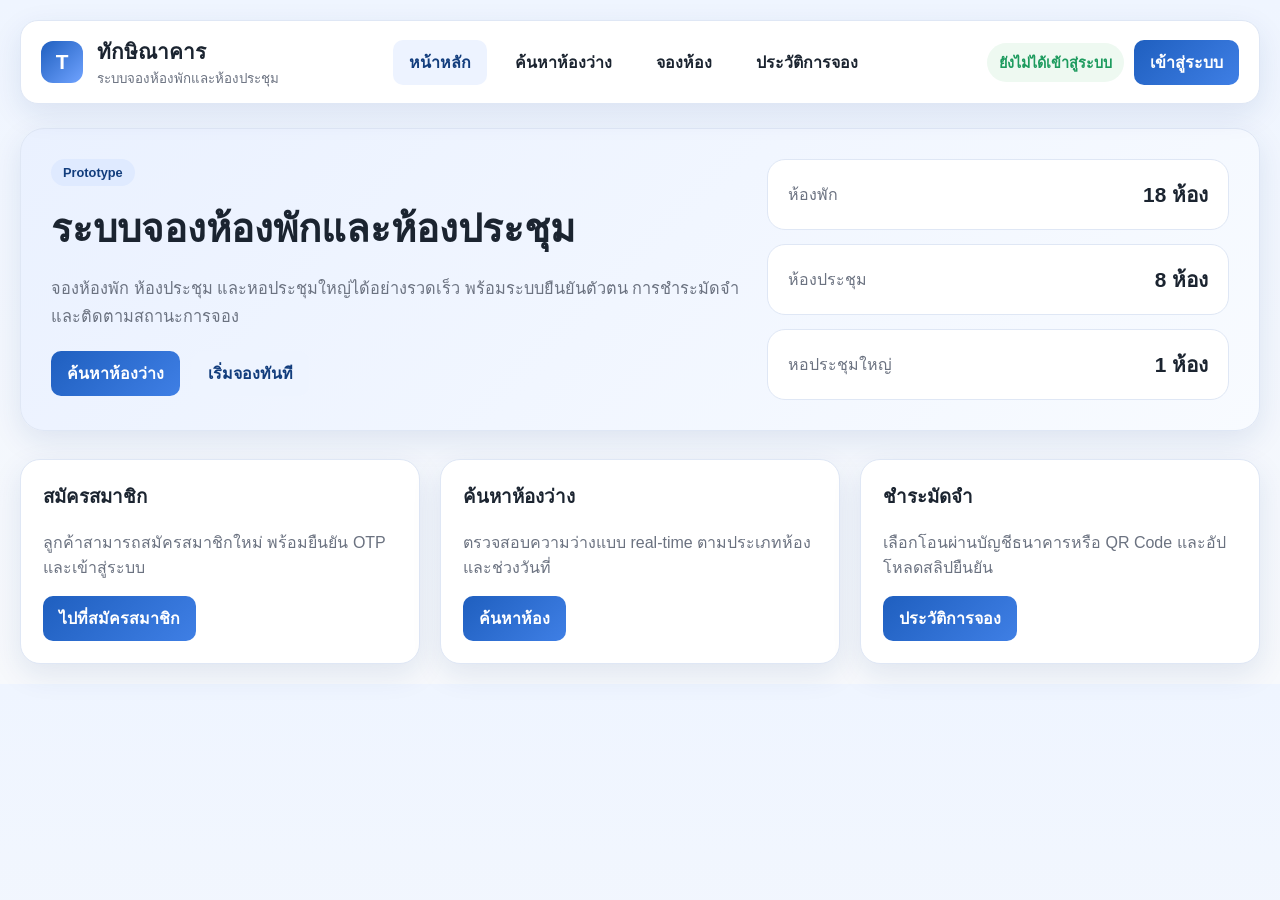
==== index.html @ eb1f0bf7 "สร้าง prototype ระบบจองห้องพักและห้องประชุม ทักษิณาคาร ด้วย HTML CSS JavaScript และข้อมูลจำลองสำหรับ" ====
<!DOCTYPE html>
<html lang="th">
  <head>
    <meta charset="UTF-8" />
    <meta name="viewport" content="width=device-width, initial-scale=1.0" />
    <title>ระบบจองห้องพักและห้องประชุม ทักษิณาคาร</title>
    <link rel="stylesheet" href="style.css" />
  </head>
  <body>
    <div class="app-shell">
      <header class="topbar">
        <div class="brand-wrap">
          <div class="brand-logo">T</div>
          <div>
            <div class="brand-name">ทักษิณาคาร</div>
            <small>ระบบจองห้องพักและห้องประชุม</small>
          </div>
        </div>

        <nav class="main-nav">
          <button class="nav-btn active" data-view="home">หน้าหลัก</button>
          <button class="nav-btn" data-view="search">ค้นหาห้องว่าง</button>
          <button class="nav-btn" data-view="booking">จองห้อง</button>
          <button class="nav-btn" data-view="history">ประวัติการจอง</button>
        </nav>

        <div class="top-actions">
          <span id="userBadge" class="user-badge">ยังไม่ได้เข้าสู่ระบบ</span>
          <button class="primary-btn" id="loginButton">เข้าสู่ระบบ</button>
          <button class="secondary-btn" id="logoutButton" style="display: none;">ออกจากระบบ</button>
        </div>
      </header>

      <main class="content">
        <section id="screen-home" class="screen active">
          <div class="hero">
            <div class="hero-text">
              <span class="eyebrow">Prototype</span>
              <h1>ระบบจองห้องพักและห้องประชุม</h1>
              <p>
                จองห้องพัก ห้องประชุม และหอประชุมใหญ่ได้อย่างรวดเร็ว
                พร้อมระบบยืนยันตัวตน การชำระมัดจำ และติดตามสถานะการจอง
              </p>
              <div class="hero-actions">
                <button class="primary-btn" data-view="search">ค้นหาห้องว่าง</button>
                <button class="secondary-btn" data-view="booking">เริ่มจองทันที</button>
              </div>
            </div>
            <div class="hero-panel">
              <div class="mini-card">
                <span>ห้องพัก</span>
                <strong id="statsRooms">18 ห้อง</strong>
              </div>
              <div class="mini-card">
                <span>ห้องประชุม</span>
                <strong id="statsMeetings">8 ห้อง</strong>
              </div>
              <div class="mini-card">
                <span>หอประชุมใหญ่</span>
                <strong id="statsHall">1 ห้อง</strong>
              </div>
            </div>
          </div>

          <div class="dashboard-grid">
            <div class="panel">
              <h3>สมัครสมาชิก</h3>
              <p>ลูกค้าสามารถสมัครสมาชิกใหม่ พร้อมยืนยัน OTP และเข้าสู่ระบบ</p>
              <button class="primary-btn" data-target="registerPanel">ไปที่สมัครสมาชิก</button>
            </div>
            <div class="panel">
              <h3>ค้นหาห้องว่าง</h3>
              <p>ตรวจสอบความว่างแบบ real-time ตามประเภทห้องและช่วงวันที่</p>
              <button class="primary-btn" data-target="searchPanel">ค้นหาห้อง</button>
            </div>
            <div class="panel">
              <h3>ชำระมัดจำ</h3>
              <p>เลือกโอนผ่านบัญชีธนาคารหรือ QR Code และอัปโหลดสลิปยืนยัน</p>
              <button class="primary-btn" data-target="historyPanel">ประวัติการจอง</button>
            </div>
          </div>
        </section>

        <section id="screen-auth" class="screen">
          <div class="auth-grid">
            <div class="card auth-card">
              <h2>สมัครสมาชิก</h2>
              <form id="registerForm">
                <div class="form-row">
                  <label>ชื่อ-นามสกุล</label>
                  <input type="text" id="registerName" required />
                </div>
                <div class="form-row">
                  <label>อีเมล</label>
                  <input type="email" id="registerEmail" required />
                </div>
                <div class="form-row">
                  <label>เบอร์โทรศัพท์</label>
                  <input type="tel" id="registerPhone" required />
                </div>
                <div class="form-row">
                  <label>เลขบัตรประชาชน</label>
                  <input type="text" id="registerIdCard" maxlength="13" required />
                </div>
                <div class="form-row">
                  <label>ตั้งรหัสผ่าน</label>
                  <input type="password" id="registerPassword" required />
                </div>
                <button type="submit" class="primary-btn full-width">สมัครสมาชิก</button>
              </form>
              <div id="registerStatus" class="status-box"></div>
            </div>

            <div class="card auth-card">
              <h2>เข้าสู่ระบบ</h2>
              <form id="loginForm">
                <div class="form-row">
                  <label>อีเมล / เบอร์โทร</label>
                  <input type="text" id="loginIdentity" value="demo@taksin.ac.th" required />
                </div>
                <div class="form-row">
                  <label>รหัสผ่าน</label>
                  <input type="password" id="loginPassword" value="123456" required />
                </div>
                <button type="submit" class="primary-btn full-width">เข้าสู่ระบบ</button>
              </form>
              <div id="loginStatus" class="status-box"></div>

              <div class="otp-box">
                <h3>ยืนยัน OTP</h3>
                <div class="inline-row">
                  <input type="text" id="otpInput" placeholder="กรอกรหัส OTP" />
                  <button class="secondary-btn" id="verifyOtpButton">ยืนยัน</button>
                </div>
                <small>รหัส OTP ตัวอย่าง: <strong>123456</strong></small>
              </div>
            </div>
          </div>
        </section>

        <section id="screen-search" class="screen">
          <div class="card">
            <h2>ค้นหาห้องว่าง</h2>
            <form id="searchForm" class="search-form">
              <div class="form-grid">
                <div class="form-row">
                  <label>ประเภทห้อง</label>
                  <select id="searchType">
                    <option value="all">ทั้งหมด</option>
                    <option value="room">ห้องพัก</option>
                    <option value="meeting">ห้องประชุม</option>
                    <option value="hall">หอประชุมใหญ่</option>
                  </select>
                </div>
                <div class="form-row">
                  <label>วันที่เริ่ม</label>
                  <input type="date" id="searchStartDate" />
                </div>
                <div class="form-row">
                  <label>วันที่สิ้นสุด</label>
                  <input type="date" id="searchEndDate" />
                </div>
                <div class="form-row">
                  <label>&nbsp;</label>
                  <button type="submit" class="primary-btn full-width">ค้นหา</button>
                </div>
              </div>
            </form>
          </div>

          <div class="results-header">
            <h3>รายการห้องที่ว่าง</h3>
          </div>
          <div id="roomResults" class="room-grid"></div>
        </section>

        <section id="screen-booking" class="screen">
          <div class="booking-layout">
            <div class="card booking-panel">
              <h2>แบบฟอร์มการจอง</h2>
              <div id="bookingFormContainer"></div>
            </div>
            <div class="card invoice-panel">
              <h2>ใบเสนอราคา / ใบแจ้งมัดจำ</h2>
              <div id="invoiceContainer"></div>
            </div>
          </div>
        </section>

        <section id="screen-history" class="screen">
          <div class="card">
            <h2>ประวัติการจอง</h2>
            <div id="historyList" class="history-list"></div>
          </div>
        </section>
      </main>
    </div>

    <script src="script.js"></script>
  </body>
</html>
---- style.css ----
* {
  box-sizing: border-box;
}

:root {
  --bg: #f5f7fb;
  --card: #ffffff;
  --panel: #edf3ff;
  --primary: #1f5fbf;
  --primary-dark: #123d7d;
  --accent: #f6b73c;
  --success: #1d9b5e;
  --warning: #d97c00;
  --danger: #df3b3b;
  --text: #1b2430;
  --muted: #6b7280;
  --border: #dfe7f5;
  --shadow: 0 10px 30px rgba(19, 61, 125, 0.1);
}

body {
  margin: 0;
  font-family: 'Segoe UI', Tahoma, Geneva, Verdana, sans-serif;
  background: linear-gradient(180deg, #eff5ff 0%, #f7f9fc 100%);
  color: var(--text);
}

button,
input,
select,
textarea {
  font: inherit;
}

button {
  cursor: pointer;
}

.app-shell {
  max-width: 1400px;
  margin: 0 auto;
  padding: 20px;
}

.topbar {
  display: flex;
  align-items: center;
  justify-content: space-between;
  background: var(--card);
  border: 1px solid var(--border);
  border-radius: 18px;
  box-shadow: var(--shadow);
  padding: 14px 20px;
  position: sticky;
  top: 12px;
  z-index: 10;
}

.brand-wrap {
  display: flex;
  align-items: center;
  gap: 14px;
}

.brand-logo {
  width: 42px;
  height: 42px;
  border-radius: 12px;
  background: linear-gradient(135deg, var(--primary), #70a3ff);
  color: white;
  display: grid;
  place-items: center;
  font-weight: 800;
  font-size: 1.3rem;
}

.brand-name {
  font-size: 1.3rem;
  font-weight: 800;
}

.brand-wrap small {
  color: var(--muted);
}

.main-nav {
  display: flex;
  gap: 12px;
  flex-wrap: wrap;
}

.nav-btn,
.primary-btn,
.secondary-btn,
.ghost-btn {
  border: 0;
  border-radius: 10px;
  padding: 10px 16px;
  font-weight: 600;
  transition: 0.2s ease;
}

.nav-btn {
  background: transparent;
  color: var(--text);
}

.nav-btn.active,
.nav-btn:hover {
  background: var(--panel);
  color: var(--primary-dark);
}

.primary-btn {
  background: linear-gradient(135deg, var(--primary), #3f7fe5);
  color: white;
}

.primary-btn:hover {
  filter: brightness(1.04);
}

.secondary-btn {
  background: #eef4ff;
  color: var(--primary-dark);
}

.secondary-btn:hover {
  background: #e1ebff;
}

.ghost-btn {
  background: transparent;
  color: var(--muted);
  border: 1px solid var(--border);
}

.top-actions {
  display: flex;
  align-items: center;
  gap: 10px;
}

.user-badge {
  background: #eef9f1;
  color: var(--success);
  border-radius: 999px;
  padding: 8px 12px;
  font-size: 0.9rem;
  font-weight: 700;
}

.content {
  margin-top: 24px;
}

.screen {
  display: none;
}

.screen.active {
  display: block;
}

.hero {
  display: grid;
  grid-template-columns: 1.5fr 1fr;
  gap: 24px;
  background: linear-gradient(135deg, #eaf1ff, #f8fbff);
  padding: 30px;
  border-radius: 24px;
  border: 1px solid var(--border);
  box-shadow: var(--shadow);
}

.eyebrow {
  display: inline-block;
  background: #dfeaff;
  border-radius: 999px;
  color: var(--primary-dark);
  padding: 6px 12px;
  font-weight: 700;
  font-size: 0.8rem;
  margin-bottom: 12px;
}

.hero h1 {
  margin: 0 0 12px;
  font-size: clamp(2rem, 3vw, 3rem);
}

.hero p {
  color: var(--muted);
  font-size: 1.02rem;
  line-height: 1.7;
}

.hero-actions {
  display: flex;
  gap: 12px;
  margin-top: 20px;
}

.hero-panel {
  display: grid;
  gap: 14px;
}

.mini-card {
  background: var(--card);
  border: 1px solid var(--border);
  border-radius: 18px;
  padding: 18px 20px;
  display: flex;
  justify-content: space-between;
  align-items: center;
}

.mini-card span {
  color: var(--muted);
}

.mini-card strong {
  font-size: 1.3rem;
}

.dashboard-grid {
  display: grid;
  grid-template-columns: repeat(3, minmax(0, 1fr));
  gap: 20px;
  margin-top: 28px;
}

.panel,
.card {
  background: var(--card);
  border: 1px solid var(--border);
  border-radius: 20px;
  box-shadow: var(--shadow);
  padding: 22px;
}

.panel h3,
.card h2,
.card h3 {
  margin-top: 0;
}

.panel p,
.card p,
.status-box,
small {
  color: var(--muted);
}

.auth-grid {
  display: grid;
  grid-template-columns: repeat(2, minmax(0, 1fr));
  gap: 24px;
}

.auth-card {
  min-height: 100%;
}

.form-row {
  display: flex;
  flex-direction: column;
  margin-bottom: 16px;
}

.form-row label {
  margin-bottom: 8px;
  font-weight: 600;
}

input,
select,
textarea {
  width: 100%;
  border: 1px solid var(--border);
  background: #fbfcff;
  color: var(--text);
  border-radius: 12px;
  padding: 12px 13px;
  outline: none;
}

input:focus,
select:focus,
textarea:focus {
  border-color: var(--primary);
  box-shadow: 0 0 0 4px rgba(31, 95, 191, 0.08);
}

.full-width {
  width: 100%;
}

.status-box {
  margin-top: 14px;
  min-height: 22px;
  font-weight: 600;
}

.status-box.success {
  color: var(--success);
}

.status-box.error {
  color: var(--danger);
}

.status-box.info {
  color: var(--primary-dark);
}

.otp-box {
  border-top: 1px solid var(--border);
  margin-top: 20px;
  padding-top: 18px;
}

.inline-row {
  display: flex;
  gap: 10px;
  align-items: center;
}

.search-form,
.booking-layout {
  margin-top: 18px;
}

.form-grid {
  display: grid;
  grid-template-columns: repeat(4, minmax(0, 1fr));
  gap: 16px;
}

.room-grid {
  display: grid;
  grid-template-columns: repeat(auto-fit, minmax(260px, 1fr));
  gap: 18px;
  margin-top: 20px;
}

.room-card {
  border: 1px solid var(--border);
  border-radius: 18px;
  padding: 18px;
  background: linear-gradient(180deg, #ffffff, #f9fbff);
}

.room-card .room-header {
  display: flex;
  justify-content: space-between;
  align-items: center;
  margin-bottom: 10px;
}

.room-card .room-type {
  background: #eef5ff;
  color: var(--primary-dark);
  padding: 6px 10px;
  border-radius: 999px;
  font-size: 0.78rem;
  font-weight: 700;
}

.room-price {
  color: var(--primary-dark);
  font-size: 1.5rem;
  font-weight: 800;
  margin: 12px 0;
}

.room-meta {
  color: var(--muted);
  line-height: 1.7;
}

.card-actions {
  display: flex;
  gap: 10px;
  margin-top: 16px;
}

.booking-layout {
  display: grid;
  grid-template-columns: 1.45fr 1fr;
  gap: 20px;
}

.booking-section {
  margin-bottom: 20px;
  padding-bottom: 18px;
  border-bottom: 1px solid var(--border);
}

.booking-section:last-child {
  border-bottom: 0;
  margin-bottom: 0;
}

.booking-options {
  display: grid;
  grid-template-columns: repeat(2, minmax(0, 1fr));
  gap: 14px;
}

.option-box {
  border: 1px solid var(--border);
  border-radius: 12px;
  padding: 12px;
  background: #f9fbff;
}

.option-box input {
  accent-color: var(--primary);
  width: auto;
  margin-bottom: 10px;
}

.invoice-box {
  background: #f8faff;
  border: 1px solid var(--border);
  border-radius: 16px;
  padding: 18px;
}

.invoice-row {
  display: flex;
  justify-content: space-between;
  margin: 8px 0;
}

.total {
  font-size: 1.7rem;
  font-weight: 800;
  color: var(--primary-dark);
}

.history-list {
  display: grid;
  gap: 16px;
}

.history-item {
  border: 1px solid var(--border);
  border-radius: 16px;
  padding: 18px;
  background: linear-gradient(180deg, #ffffff, #f9fbff);
}

.history-top {
  display: flex;
  justify-content: space-between;
  gap: 10px;
  align-items: center;
}

.badge {
  border-radius: 999px;
  padding: 6px 10px;
  font-size: 0.76rem;
  font-weight: 700;
}

.badge.pending {
  background: #fff3d9;
  color: var(--warning);
}

.badge.confirmed {
  background: #eafaf2;
  color: var(--success);
}

.badge.cancelled {
  background: #ffe6e6;
  color: var(--danger);
}

.meta-grid {
  display: grid;
  grid-template-columns: repeat(2, minmax(0, 1fr));
  gap: 10px;
  margin: 12px 0;
  color: var(--muted);
}

.payment-box {
  margin-top: 12px;
  border-top: 1px solid var(--border);
  padding-top: 12px;
}

.bank-list {
  display: grid;
  grid-template-columns: repeat(2, minmax(0, 1fr));
  gap: 12px;
  margin-top: 10px;
}

.bank-box {
  border: 1px solid var(--border);
  border-radius: 12px;
  padding: 12px;
  background: #f6f9ff;
}

.qr-box {
  width: 140px;
  height: 140px;
  background: repeating-linear-gradient(45deg, #dfe9ff, #dfe9ff 8px, #f6f9ff 8px, #f6f9ff 16px);
  border: 2px solid var(--primary);
  border-radius: 18px;
  margin-top: 12px;
  display: grid;
  place-items: center;
  font-weight: 800;
  color: var(--primary-dark);
}

.hidden {
  display: none !important;
}

@media (max-width: 980px) {
  .topbar,
  .main-nav,
  .top-actions {
    flex-wrap: wrap;
  }

  .hero,
  .auth-grid,
  .booking-layout,
  .dashboard-grid,
  .form-grid {
    grid-template-columns: 1fr;
  }
}
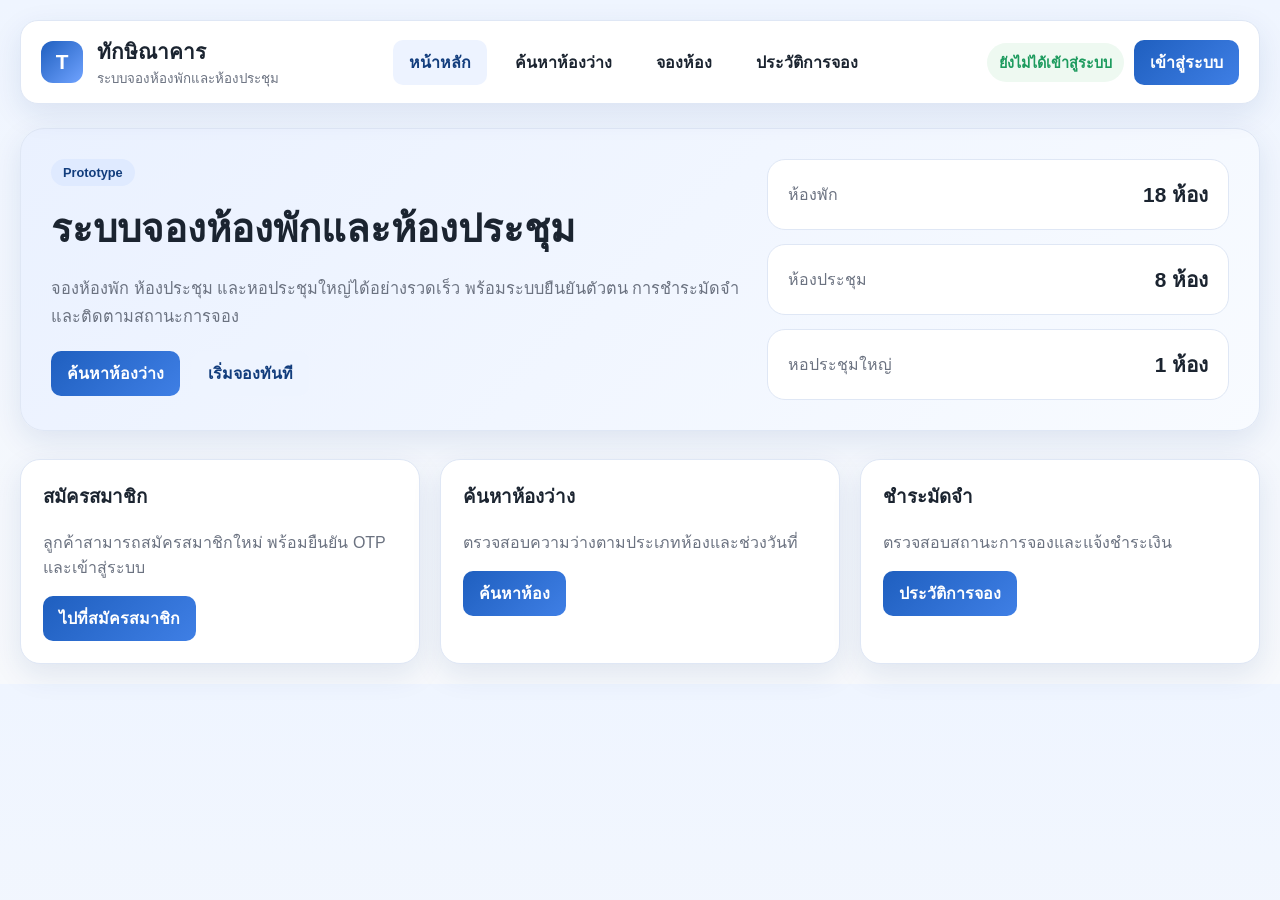
==== commit 13e4be88: "รวมหน้าล็อกอินลูกค้าและเจ้าหน้าที่ไว้ในหน้าเดียว พร้อมเลือกประเภทผู้ใช้งาน" ====
--- a/index.html
+++ b/index.html
@@ -16,14 +16,12 @@
             <small>ระบบจองห้องพักและห้องประชุม</small>
           </div>
         </div>
-
         <nav class="main-nav">
           <button class="nav-btn active" data-view="home">หน้าหลัก</button>
           <button class="nav-btn" data-view="search">ค้นหาห้องว่าง</button>
           <button class="nav-btn" data-view="booking">จองห้อง</button>
           <button class="nav-btn" data-view="history">ประวัติการจอง</button>
         </nav>
-
         <div class="top-actions">
           <span id="userBadge" class="user-badge">ยังไม่ได้เข้าสู่ระบบ</span>
           <button class="primary-btn" id="loginButton">เข้าสู่ระบบ</button>
@@ -37,75 +35,35 @@
             <div class="hero-text">
               <span class="eyebrow">Prototype</span>
               <h1>ระบบจองห้องพักและห้องประชุม</h1>
-              <p>
-                จองห้องพัก ห้องประชุม และหอประชุมใหญ่ได้อย่างรวดเร็ว
-                พร้อมระบบยืนยันตัวตน การชำระมัดจำ และติดตามสถานะการจอง
-              </p>
+              <p>จองห้องพัก ห้องประชุม และหอประชุมใหญ่ได้อย่างรวดเร็ว พร้อมระบบยืนยันตัวตน การชำระมัดจำ และติดตามสถานะการจอง</p>
               <div class="hero-actions">
                 <button class="primary-btn" data-view="search">ค้นหาห้องว่าง</button>
                 <button class="secondary-btn" data-view="booking">เริ่มจองทันที</button>
               </div>
             </div>
             <div class="hero-panel">
-              <div class="mini-card">
-                <span>ห้องพัก</span>
-                <strong id="statsRooms">18 ห้อง</strong>
-              </div>
-              <div class="mini-card">
-                <span>ห้องประชุม</span>
-                <strong id="statsMeetings">8 ห้อง</strong>
-              </div>
-              <div class="mini-card">
-                <span>หอประชุมใหญ่</span>
-                <strong id="statsHall">1 ห้อง</strong>
-              </div>
+              <div class="mini-card"><span>ห้องพัก</span><strong id="statsRooms">18 ห้อง</strong></div>
+              <div class="mini-card"><span>ห้องประชุม</span><strong id="statsMeetings">8 ห้อง</strong></div>
+              <div class="mini-card"><span>หอประชุมใหญ่</span><strong id="statsHall">1 ห้อง</strong></div>
             </div>
           </div>
-
           <div class="dashboard-grid">
-            <div class="panel">
-              <h3>สมัครสมาชิก</h3>
-              <p>ลูกค้าสามารถสมัครสมาชิกใหม่ พร้อมยืนยัน OTP และเข้าสู่ระบบ</p>
-              <button class="primary-btn" data-target="registerPanel">ไปที่สมัครสมาชิก</button>
-            </div>
-            <div class="panel">
-              <h3>ค้นหาห้องว่าง</h3>
-              <p>ตรวจสอบความว่างแบบ real-time ตามประเภทห้องและช่วงวันที่</p>
-              <button class="primary-btn" data-target="searchPanel">ค้นหาห้อง</button>
-            </div>
-            <div class="panel">
-              <h3>ชำระมัดจำ</h3>
-              <p>เลือกโอนผ่านบัญชีธนาคารหรือ QR Code และอัปโหลดสลิปยืนยัน</p>
-              <button class="primary-btn" data-target="historyPanel">ประวัติการจอง</button>
-            </div>
+            <div class="panel"><h3>สมัครสมาชิก</h3><p>ลูกค้าสามารถสมัครสมาชิกใหม่ พร้อมยืนยัน OTP และเข้าสู่ระบบ</p><button class="primary-btn" data-target="registerPanel">ไปที่สมัครสมาชิก</button></div>
+            <div class="panel"><h3>ค้นหาห้องว่าง</h3><p>ตรวจสอบความว่างตามประเภทห้องและช่วงวันที่</p><button class="primary-btn" data-target="searchPanel">ค้นหาห้อง</button></div>
+            <div class="panel"><h3>ชำระมัดจำ</h3><p>ตรวจสอบสถานะการจองและแจ้งชำระเงิน</p><button class="primary-btn" data-target="historyPanel">ประวัติการจอง</button></div>
           </div>
         </section>
 
         <section id="screen-auth" class="screen">
           <div class="auth-grid">
             <div class="card auth-card">
-              <h2>สมัครสมาชิก</h2>
+              <h2>สมัครสมาชิกฝั่งลูกค้า</h2>
               <form id="registerForm">
-                <div class="form-row">
-                  <label>ชื่อ-นามสกุล</label>
-                  <input type="text" id="registerName" required />
-                </div>
-                <div class="form-row">
-                  <label>อีเมล</label>
-                  <input type="email" id="registerEmail" required />
-                </div>
-                <div class="form-row">
-                  <label>เบอร์โทรศัพท์</label>
-                  <input type="tel" id="registerPhone" required />
-                </div>
-                <div class="form-row">
-                  <label>เลขบัตรประชาชน</label>
-                  <input type="text" id="registerIdCard" maxlength="13" required />
-                </div>
-                <div class="form-row">
-                  <label>ตั้งรหัสผ่าน</label>
-                  <input type="password" id="registerPassword" required />
-                </div>
+                <div class="form-row"><label>ชื่อ-นามสกุล</label><input type="text" id="registerName" required /></div>
+                <div class="form-row"><label>อีเมล</label><input type="email" id="registerEmail" required /></div>
+                <div class="form-row"><label>เบอร์โทรศัพท์</label><input type="tel" id="registerPhone" required /></div>
+                <div class="form-row"><label>เลขบัตรประชาชน</label><input type="text" id="registerIdCard" maxlength="13" required /></div>
+                <div class="form-row"><label>ตั้งรหัสผ่าน</label><input type="password" id="registerPassword" required /></div>
                 <button type="submit" class="primary-btn full-width">สมัครสมาชิก</button>
               </form>
               <div id="registerStatus" class="status-box"></div>
@@ -115,87 +73,58 @@
               <h2>เข้าสู่ระบบ</h2>
               <form id="loginForm">
                 <div class="form-row">
-                  <label>อีเมล / เบอร์โทร</label>
-                  <input type="text" id="loginIdentity" value="demo@taksin.ac.th" required />
+                  <label>ประเภทผู้ใช้งาน</label>
+                  <select id="loginRole">
+                    <option value="customer">ลูกค้า</option>
+                    <option value="staff">เจ้าหน้าที่</option>
+                  </select>
                 </div>
-                <div class="form-row">
-                  <label>รหัสผ่าน</label>
-                  <input type="password" id="loginPassword" value="123456" required />
-                </div>
-                <button type="submit" class="primary-btn full-width">เข้าสู่ระบบ</button>
+                <div class="form-row"><label>อีเมล / เบอร์โทร / ชื่อผู้ใช้</label><input type="text" id="loginIdentity" value="demo@taksin.ac.th" required /></div>
+                <div class="form-row"><label>รหัสผ่าน</label><input type="password" id="loginPassword" value="123456" required /></div>
+                <button type="submit" class="primary-btn full-width">เข้าสู่ระบบตามประเภทผู้ใช้งาน</button>
               </form>
               <div id="loginStatus" class="status-box"></div>
-
               <div class="otp-box">
-                <h3>ยืนยัน OTP</h3>
-                <div class="inline-row">
-                  <input type="text" id="otpInput" placeholder="กรอกรหัส OTP" />
-                  <button class="secondary-btn" id="verifyOtpButton">ยืนยัน</button>
-                </div>
+                <h3>ยืนยัน OTP ลูกค้า</h3>
+                <div class="inline-row"><input type="text" id="otpInput" placeholder="กรอกรหัส OTP" /><button type="button" class="secondary-btn" id="verifyOtpButton">ยืนยัน</button></div>
                 <small>รหัส OTP ตัวอย่าง: <strong>123456</strong></small>
+              </div>
+              <div class="panel" style="margin-top:18px;padding:14px;background:#f8faff;box-shadow:none">
+                <strong>บัญชีเจ้าหน้าที่สำหรับทดลอง</strong><br />ชื่อผู้ใช้: <code>staff</code><br />รหัสผ่าน: <code>123456</code>
               </div>
             </div>
           </div>
         </section>
 
         <section id="screen-search" class="screen">
-          <div class="card">
-            <h2>ค้นหาห้องว่าง</h2>
-            <form id="searchForm" class="search-form">
-              <div class="form-grid">
-                <div class="form-row">
-                  <label>ประเภทห้อง</label>
-                  <select id="searchType">
-                    <option value="all">ทั้งหมด</option>
-                    <option value="room">ห้องพัก</option>
-                    <option value="meeting">ห้องประชุม</option>
-                    <option value="hall">หอประชุมใหญ่</option>
-                  </select>
-                </div>
-                <div class="form-row">
-                  <label>วันที่เริ่ม</label>
-                  <input type="date" id="searchStartDate" />
-                </div>
-                <div class="form-row">
-                  <label>วันที่สิ้นสุด</label>
-                  <input type="date" id="searchEndDate" />
-                </div>
-                <div class="form-row">
-                  <label>&nbsp;</label>
-                  <button type="submit" class="primary-btn full-width">ค้นหา</button>
-                </div>
-              </div>
-            </form>
-          </div>
-
-          <div class="results-header">
-            <h3>รายการห้องที่ว่าง</h3>
-          </div>
-          <div id="roomResults" class="room-grid"></div>
+          <div class="card"><h2>ค้นหาห้องว่าง</h2><form id="searchForm" class="search-form"><div class="form-grid"><div class="form-row"><label>ประเภทห้อง</label><select id="searchType"><option value="all">ทั้งหมด</option><option value="room">ห้องพัก</option><option value="meeting">ห้องประชุม</option><option value="hall">หอประชุมใหญ่</option></select></div><div class="form-row"><label>วันที่เริ่ม</label><input type="date" id="searchStartDate" /></div><div class="form-row"><label>วันที่สิ้นสุด</label><input type="date" id="searchEndDate" /></div><div class="form-row"><label>&nbsp;</label><button type="submit" class="primary-btn full-width">ค้นหา</button></div></div></form></div>
+          <div class="results-header"><h3>รายการห้องที่ว่าง</h3></div><div id="roomResults" class="room-grid"></div>
         </section>
-
-        <section id="screen-booking" class="screen">
-          <div class="booking-layout">
-            <div class="card booking-panel">
-              <h2>แบบฟอร์มการจอง</h2>
-              <div id="bookingFormContainer"></div>
-            </div>
-            <div class="card invoice-panel">
-              <h2>ใบเสนอราคา / ใบแจ้งมัดจำ</h2>
-              <div id="invoiceContainer"></div>
-            </div>
-          </div>
-        </section>
-
-        <section id="screen-history" class="screen">
-          <div class="card">
-            <h2>ประวัติการจอง</h2>
-            <div id="historyList" class="history-list"></div>
-          </div>
-        </section>
+        <section id="screen-booking" class="screen"><div class="booking-layout"><div class="card booking-panel"><h2>แบบฟอร์มการจอง</h2><div id="bookingFormContainer"></div></div><div class="card invoice-panel"><h2>ใบเสนอราคา / ใบแจ้งมัดจำ</h2><div id="invoiceContainer"></div></div></div></section>
+        <section id="screen-history" class="screen"><div class="card"><h2>ประวัติการจอง</h2><div id="historyList" class="history-list"></div></div></section>
       </main>
     </div>
-
     <script src="script.js"></script>
+    <script>
+      // ตัวเลือกบทบาทใช้ร่วมกับระบบลูกค้าเดิม และพาเจ้าหน้าที่ไปยัง Staff Portal
+      const loginForm = document.getElementById('loginForm');
+      loginForm.addEventListener('submit', function (event) {
+        if (document.getElementById('loginRole').value !== 'staff') return;
+        event.preventDefault();
+        const identity = document.getElementById('loginIdentity').value.trim();
+        const password = document.getElementById('loginPassword').value;
+        const valid = (identity === 'staff' || identity === 'admin' || identity === 'เจ้าหน้าที่') && password === '123456';
+        const status = document.getElementById('loginStatus');
+        if (valid) {
+          sessionStorage.setItem('taksinakan_staff_logged_in', 'true');
+          status.className = 'status-box success';
+          status.textContent = 'เข้าสู่ระบบเจ้าหน้าที่สำเร็จ กำลังเปิด Staff Portal...';
+          setTimeout(() => { window.location.href = 'staff.html'; }, 400);
+        } else {
+          status.className = 'status-box error';
+          status.textContent = 'ชื่อผู้ใช้หรือรหัสผ่านเจ้าหน้าที่ไม่ถูกต้อง';
+        }
+      });
+    </script>
   </body>
 </html>
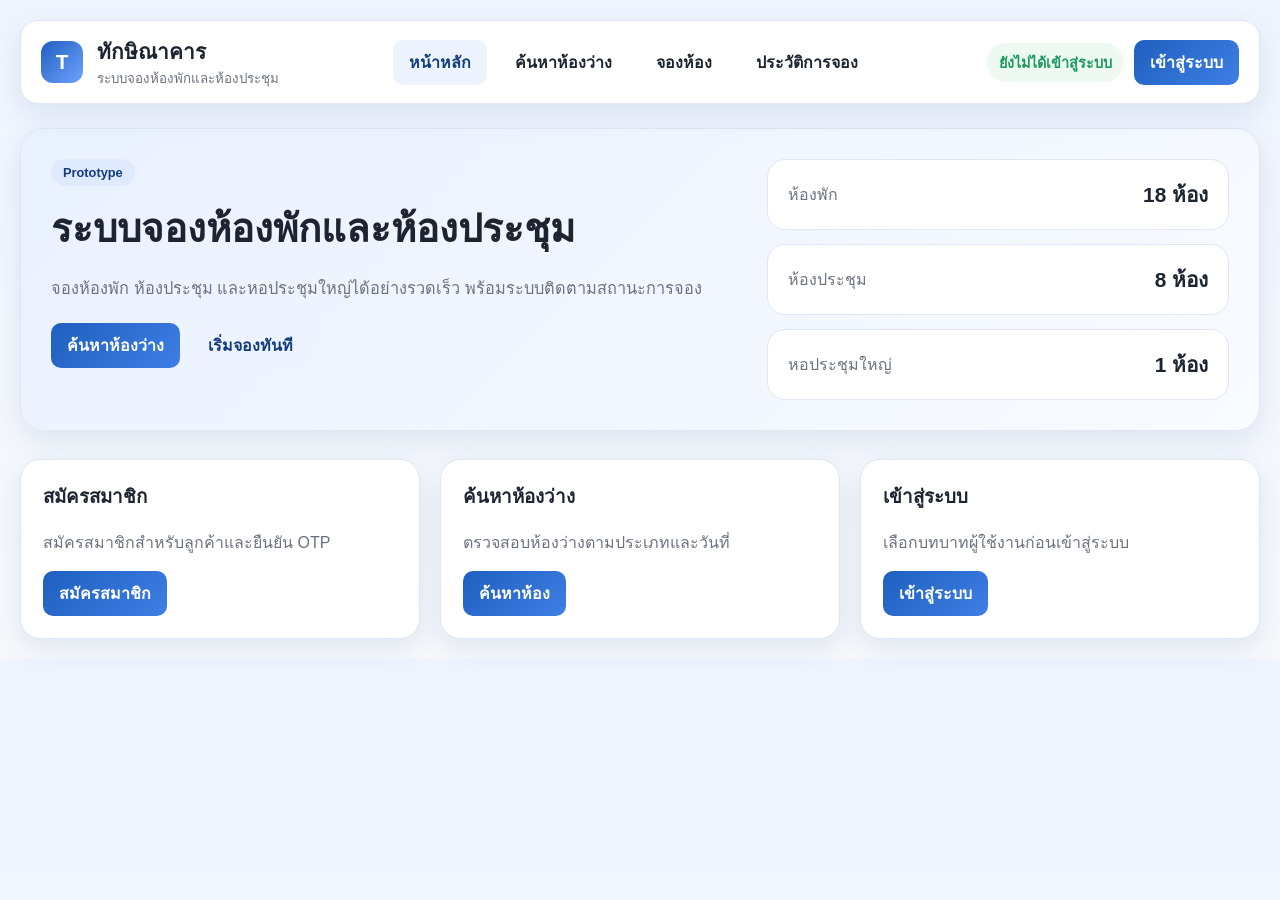
==== commit d510b5ec: "เพิ่มระบบเข้าสู่ระบบรวม 4 บทบาท ลูกค้า เจ้าหน้าที่ ผู้อนุมัติ และแม่บ้าน" ====
--- a/index.html
+++ b/index.html
@@ -1,130 +1,30 @@
 <!DOCTYPE html>
 <html lang="th">
-  <head>
-    <meta charset="UTF-8" />
-    <meta name="viewport" content="width=device-width, initial-scale=1.0" />
-    <title>ระบบจองห้องพักและห้องประชุม ทักษิณาคาร</title>
-    <link rel="stylesheet" href="style.css" />
-  </head>
-  <body>
-    <div class="app-shell">
-      <header class="topbar">
-        <div class="brand-wrap">
-          <div class="brand-logo">T</div>
-          <div>
-            <div class="brand-name">ทักษิณาคาร</div>
-            <small>ระบบจองห้องพักและห้องประชุม</small>
-          </div>
-        </div>
-        <nav class="main-nav">
-          <button class="nav-btn active" data-view="home">หน้าหลัก</button>
-          <button class="nav-btn" data-view="search">ค้นหาห้องว่าง</button>
-          <button class="nav-btn" data-view="booking">จองห้อง</button>
-          <button class="nav-btn" data-view="history">ประวัติการจอง</button>
-        </nav>
-        <div class="top-actions">
-          <span id="userBadge" class="user-badge">ยังไม่ได้เข้าสู่ระบบ</span>
-          <button class="primary-btn" id="loginButton">เข้าสู่ระบบ</button>
-          <button class="secondary-btn" id="logoutButton" style="display: none;">ออกจากระบบ</button>
-        </div>
-      </header>
-
-      <main class="content">
-        <section id="screen-home" class="screen active">
-          <div class="hero">
-            <div class="hero-text">
-              <span class="eyebrow">Prototype</span>
-              <h1>ระบบจองห้องพักและห้องประชุม</h1>
-              <p>จองห้องพัก ห้องประชุม และหอประชุมใหญ่ได้อย่างรวดเร็ว พร้อมระบบยืนยันตัวตน การชำระมัดจำ และติดตามสถานะการจอง</p>
-              <div class="hero-actions">
-                <button class="primary-btn" data-view="search">ค้นหาห้องว่าง</button>
-                <button class="secondary-btn" data-view="booking">เริ่มจองทันที</button>
-              </div>
-            </div>
-            <div class="hero-panel">
-              <div class="mini-card"><span>ห้องพัก</span><strong id="statsRooms">18 ห้อง</strong></div>
-              <div class="mini-card"><span>ห้องประชุม</span><strong id="statsMeetings">8 ห้อง</strong></div>
-              <div class="mini-card"><span>หอประชุมใหญ่</span><strong id="statsHall">1 ห้อง</strong></div>
-            </div>
-          </div>
-          <div class="dashboard-grid">
-            <div class="panel"><h3>สมัครสมาชิก</h3><p>ลูกค้าสามารถสมัครสมาชิกใหม่ พร้อมยืนยัน OTP และเข้าสู่ระบบ</p><button class="primary-btn" data-target="registerPanel">ไปที่สมัครสมาชิก</button></div>
-            <div class="panel"><h3>ค้นหาห้องว่าง</h3><p>ตรวจสอบความว่างตามประเภทห้องและช่วงวันที่</p><button class="primary-btn" data-target="searchPanel">ค้นหาห้อง</button></div>
-            <div class="panel"><h3>ชำระมัดจำ</h3><p>ตรวจสอบสถานะการจองและแจ้งชำระเงิน</p><button class="primary-btn" data-target="historyPanel">ประวัติการจอง</button></div>
-          </div>
-        </section>
-
-        <section id="screen-auth" class="screen">
-          <div class="auth-grid">
-            <div class="card auth-card">
-              <h2>สมัครสมาชิกฝั่งลูกค้า</h2>
-              <form id="registerForm">
-                <div class="form-row"><label>ชื่อ-นามสกุล</label><input type="text" id="registerName" required /></div>
-                <div class="form-row"><label>อีเมล</label><input type="email" id="registerEmail" required /></div>
-                <div class="form-row"><label>เบอร์โทรศัพท์</label><input type="tel" id="registerPhone" required /></div>
-                <div class="form-row"><label>เลขบัตรประชาชน</label><input type="text" id="registerIdCard" maxlength="13" required /></div>
-                <div class="form-row"><label>ตั้งรหัสผ่าน</label><input type="password" id="registerPassword" required /></div>
-                <button type="submit" class="primary-btn full-width">สมัครสมาชิก</button>
-              </form>
-              <div id="registerStatus" class="status-box"></div>
-            </div>
-
-            <div class="card auth-card">
-              <h2>เข้าสู่ระบบ</h2>
-              <form id="loginForm">
-                <div class="form-row">
-                  <label>ประเภทผู้ใช้งาน</label>
-                  <select id="loginRole">
-                    <option value="customer">ลูกค้า</option>
-                    <option value="staff">เจ้าหน้าที่</option>
-                  </select>
-                </div>
-                <div class="form-row"><label>อีเมล / เบอร์โทร / ชื่อผู้ใช้</label><input type="text" id="loginIdentity" value="demo@taksin.ac.th" required /></div>
-                <div class="form-row"><label>รหัสผ่าน</label><input type="password" id="loginPassword" value="123456" required /></div>
-                <button type="submit" class="primary-btn full-width">เข้าสู่ระบบตามประเภทผู้ใช้งาน</button>
-              </form>
-              <div id="loginStatus" class="status-box"></div>
-              <div class="otp-box">
-                <h3>ยืนยัน OTP ลูกค้า</h3>
-                <div class="inline-row"><input type="text" id="otpInput" placeholder="กรอกรหัส OTP" /><button type="button" class="secondary-btn" id="verifyOtpButton">ยืนยัน</button></div>
-                <small>รหัส OTP ตัวอย่าง: <strong>123456</strong></small>
-              </div>
-              <div class="panel" style="margin-top:18px;padding:14px;background:#f8faff;box-shadow:none">
-                <strong>บัญชีเจ้าหน้าที่สำหรับทดลอง</strong><br />ชื่อผู้ใช้: <code>staff</code><br />รหัสผ่าน: <code>123456</code>
-              </div>
-            </div>
-          </div>
-        </section>
-
-        <section id="screen-search" class="screen">
-          <div class="card"><h2>ค้นหาห้องว่าง</h2><form id="searchForm" class="search-form"><div class="form-grid"><div class="form-row"><label>ประเภทห้อง</label><select id="searchType"><option value="all">ทั้งหมด</option><option value="room">ห้องพัก</option><option value="meeting">ห้องประชุม</option><option value="hall">หอประชุมใหญ่</option></select></div><div class="form-row"><label>วันที่เริ่ม</label><input type="date" id="searchStartDate" /></div><div class="form-row"><label>วันที่สิ้นสุด</label><input type="date" id="searchEndDate" /></div><div class="form-row"><label>&nbsp;</label><button type="submit" class="primary-btn full-width">ค้นหา</button></div></div></form></div>
-          <div class="results-header"><h3>รายการห้องที่ว่าง</h3></div><div id="roomResults" class="room-grid"></div>
-        </section>
-        <section id="screen-booking" class="screen"><div class="booking-layout"><div class="card booking-panel"><h2>แบบฟอร์มการจอง</h2><div id="bookingFormContainer"></div></div><div class="card invoice-panel"><h2>ใบเสนอราคา / ใบแจ้งมัดจำ</h2><div id="invoiceContainer"></div></div></div></section>
-        <section id="screen-history" class="screen"><div class="card"><h2>ประวัติการจอง</h2><div id="historyList" class="history-list"></div></div></section>
-      </main>
-    </div>
-    <script src="script.js"></script>
-    <script>
-      // ตัวเลือกบทบาทใช้ร่วมกับระบบลูกค้าเดิม และพาเจ้าหน้าที่ไปยัง Staff Portal
-      const loginForm = document.getElementById('loginForm');
-      loginForm.addEventListener('submit', function (event) {
-        if (document.getElementById('loginRole').value !== 'staff') return;
-        event.preventDefault();
-        const identity = document.getElementById('loginIdentity').value.trim();
-        const password = document.getElementById('loginPassword').value;
-        const valid = (identity === 'staff' || identity === 'admin' || identity === 'เจ้าหน้าที่') && password === '123456';
-        const status = document.getElementById('loginStatus');
-        if (valid) {
-          sessionStorage.setItem('taksinakan_staff_logged_in', 'true');
-          status.className = 'status-box success';
-          status.textContent = 'เข้าสู่ระบบเจ้าหน้าที่สำเร็จ กำลังเปิด Staff Portal...';
-          setTimeout(() => { window.location.href = 'staff.html'; }, 400);
-        } else {
-          status.className = 'status-box error';
-          status.textContent = 'ชื่อผู้ใช้หรือรหัสผ่านเจ้าหน้าที่ไม่ถูกต้อง';
-        }
-      });
-    </script>
-  </body>
-</html>
+<head>
+  <meta charset="UTF-8" />
+  <meta name="viewport" content="width=device-width, initial-scale=1.0" />
+  <title>ระบบจองห้องพักและห้องประชุม ทักษิณาคาร</title>
+  <link rel="stylesheet" href="style.css" />
+  <style>
+    .auth-hero{text-align:center;max-width:900px;margin:0 auto 22px}.auth-hero p{color:var(--muted)}
+    .role-switch{display:grid;grid-template-columns:repeat(4,1fr);gap:8px;background:#eef4ff;padding:6px;border-radius:14px;margin:18px 0 22px}.role-option{border:0;border-radius:10px;padding:12px 8px;background:transparent;color:var(--muted);font-weight:700;cursor:pointer}.role-option.active{background:#fff;color:var(--primary-dark);box-shadow:0 4px 12px rgba(31,95,191,.12)}
+    .role-hint{background:#f8faff;border:1px solid var(--border);border-radius:12px;padding:12px;margin:14px 0;color:var(--muted);font-size:.9rem}.role-hint strong{color:var(--primary-dark)}.auth-card.primary-auth{border:2px solid var(--primary);box-shadow:0 18px 45px rgba(31,95,191,.16)}.login-submit{padding:13px;font-size:1rem}.auth-divider{display:flex;align-items:center;gap:10px;color:var(--muted);margin:20px 0}.auth-divider:before,.auth-divider:after{content:'';height:1px;background:var(--border);flex:1}@media(max-width:800px){.role-switch{grid-template-columns:repeat(2,1fr)}}
+  </style>
+</head>
+<body>
+<div class="app-shell">
+<header class="topbar"><div class="brand-wrap"><div class="brand-logo">T</div><div><div class="brand-name">ทักษิณาคาร</div><small>ระบบจองห้องพักและห้องประชุม</small></div></div><nav class="main-nav"><button class="nav-btn active" data-view="home">หน้าหลัก</button><button class="nav-btn" data-view="search">ค้นหาห้องว่าง</button><button class="nav-btn" data-view="booking">จองห้อง</button><button class="nav-btn" data-view="history">ประวัติการจอง</button></nav><div class="top-actions"><span id="userBadge" class="user-badge">ยังไม่ได้เข้าสู่ระบบ</span><button class="primary-btn" id="loginButton">เข้าสู่ระบบ</button><button class="secondary-btn" id="logoutButton" style="display:none">ออกจากระบบ</button></div></header>
+<main class="content">
+<section id="screen-home" class="screen active"><div class="hero"><div class="hero-text"><span class="eyebrow">Prototype</span><h1>ระบบจองห้องพักและห้องประชุม</h1><p>จองห้องพัก ห้องประชุม และหอประชุมใหญ่ได้อย่างรวดเร็ว พร้อมระบบติดตามสถานะการจอง</p><div class="hero-actions"><button class="primary-btn" data-view="search">ค้นหาห้องว่าง</button><button class="secondary-btn" data-view="booking">เริ่มจองทันที</button></div></div><div class="hero-panel"><div class="mini-card"><span>ห้องพัก</span><strong id="statsRooms">18 ห้อง</strong></div><div class="mini-card"><span>ห้องประชุม</span><strong id="statsMeetings">8 ห้อง</strong></div><div class="mini-card"><span>หอประชุมใหญ่</span><strong id="statsHall">1 ห้อง</strong></div></div></div><div class="dashboard-grid"><div class="panel"><h3>สมัครสมาชิก</h3><p>สมัครสมาชิกสำหรับลูกค้าและยืนยัน OTP</p><button class="primary-btn" data-target="registerPanel">สมัครสมาชิก</button></div><div class="panel"><h3>ค้นหาห้องว่าง</h3><p>ตรวจสอบห้องว่างตามประเภทและวันที่</p><button class="primary-btn" data-target="searchPanel">ค้นหาห้อง</button></div><div class="panel"><h3>เข้าสู่ระบบ</h3><p>เลือกบทบาทผู้ใช้งานก่อนเข้าสู่ระบบ</p><button class="primary-btn" id="homeLoginButton">เข้าสู่ระบบ</button></div></div></section>
+<section id="screen-auth" class="screen"><div class="auth-hero"><span class="eyebrow">SECURE ACCESS</span><h1>เข้าสู่ระบบทักษิณาคาร</h1><p>เลือกประเภทผู้ใช้งานก่อนเข้าสู่ระบบ ระบบจะเปิด Portal ที่เหมาะสมให้โดยอัตโนมัติ</p></div><div class="auth-grid"><div class="card auth-card"><h2>สมัครสมาชิกฝั่งลูกค้า</h2><form id="registerForm"><div class="form-row"><label>ชื่อ-นามสกุล</label><input id="registerName" required></div><div class="form-row"><label>อีเมล</label><input type="email" id="registerEmail" required></div><div class="form-row"><label>เบอร์โทรศัพท์</label><input id="registerPhone" required></div><div class="form-row"><label>เลขบัตรประชาชน</label><input id="registerIdCard" maxlength="13" required></div><div class="form-row"><label>ตั้งรหัสผ่าน</label><input type="password" id="registerPassword" required></div><button class="primary-btn full-width">สมัครสมาชิก</button></form><div id="registerStatus" class="status-box"></div></div><div class="card auth-card primary-auth"><h2>เข้าสู่ระบบ</h2><div class="role-switch"><button type="button" class="role-option active" data-role="customer">👤 ลูกค้า</button><button type="button" class="role-option" data-role="staff">🛡️ เจ้าหน้าที่</button><button type="button" class="role-option" data-role="approver">✍️ ผู้อนุมัติ</button><button type="button" class="role-option" data-role="housekeeping">🧹 แม่บ้าน</button></div><div id="roleHint" class="role-hint"><strong>เข้าสู่ระบบลูกค้า</strong><br>ค้นหา จองห้อง และติดตามประวัติการจอง</div><form id="loginForm"><input type="hidden" id="loginRole" value="customer"><div class="form-row"><label id="identityLabel">อีเมล / เบอร์โทร</label><input id="loginIdentity" value="demo@taksin.ac.th" required></div><div class="form-row"><label>รหัสผ่าน</label><input type="password" id="loginPassword" value="123456" required></div><button class="primary-btn full-width login-submit">เข้าสู่ระบบลูกค้า</button></form><div id="loginStatus" class="status-box"></div><div class="auth-divider">หรือยืนยันตัวตน</div><div class="otp-box"><h3>ยืนยัน OTP ลูกค้า</h3><div class="inline-row"><input id="otpInput" placeholder="กรอกรหัส OTP"><button type="button" class="secondary-btn" id="verifyOtpButton">ยืนยัน</button></div><small>รหัส OTP ตัวอย่าง: <strong>123456</strong></small></div><div class="role-hint"><strong>บัญชีทดลอง</strong><br>เจ้าหน้าที่: <code>staff / 123456</code><br>ผู้อนุมัติ: <code>approver / 123456</code><br>แม่บ้าน: <code>housekeeping / 123456</code></div></div></div></section>
+<section id="screen-search" class="screen"><div class="card"><h2>ค้นหาห้องว่าง</h2><form id="searchForm"><div class="form-grid"><div class="form-row"><label>ประเภทห้อง</label><select id="searchType"><option value="all">ทั้งหมด</option><option value="room">ห้องพัก</option><option value="meeting">ห้องประชุม</option><option value="hall">หอประชุมใหญ่</option></select></div><div class="form-row"><label>วันที่เริ่ม</label><input type="date" id="searchStartDate"></div><div class="form-row"><label>วันที่สิ้นสุด</label><input type="date" id="searchEndDate"></div><div class="form-row"><label>&nbsp;</label><button class="primary-btn full-width">ค้นหา</button></div></div></form></div><h3>รายการห้องที่ว่าง</h3><div id="roomResults" class="room-grid"></div></section>
+<section id="screen-booking" class="screen"><div class="booking-layout"><div class="card"><h2>แบบฟอร์มการจอง</h2><div id="bookingFormContainer"></div></div><div class="card"><h2>ใบเสนอราคา / ใบแจ้งมัดจำ</h2><div id="invoiceContainer"></div></div></div></section>
+<section id="screen-history" class="screen"><div class="card"><h2>ประวัติการจอง</h2><div id="historyList" class="history-list"></div></div></section>
+</main></div>
+<script src="script.js"></script><script>
+const roleButtons=document.querySelectorAll('.role-option'),roleInput=document.getElementById('loginRole'),hint=document.getElementById('roleHint'),submit=document.querySelector('.login-submit'),label=document.getElementById('identityLabel'),identity=document.getElementById('loginIdentity');
+const roles={customer:{label:'อีเมล / เบอร์โทร',value:'demo@taksin.ac.th',button:'เข้าสู่ระบบลูกค้า',hint:'ค้นหา จองห้อง และติดตามประวัติการจอง'},staff:{label:'ชื่อผู้ใช้',value:'staff',button:'เข้าสู่ระบบเจ้าหน้าที่',hint:'จัดการการจอง สลิป ลูกค้า ห้องพัก รายงาน และการแจ้งเตือน'},approver:{label:'ชื่อผู้ใช้',value:'approver',button:'เข้าสู่ระบบผู้อนุมัติ',hint:'ตรวจสอบ ลงนาม และส่งต่อหนังสือขออนุมัติ'},housekeeping:{label:'ชื่อผู้ใช้',value:'housekeeping',button:'เข้าสู่ระบบแม่บ้าน',hint:'รับงานเตรียมห้องและอัปเดตสถานะความพร้อม'} };
+roleButtons.forEach(btn=>btn.onclick=()=>{const role=btn.dataset.role,info=roles[role];roleInput.value=role;roleButtons.forEach(x=>x.classList.toggle('active',x===btn));label.textContent=info.label;identity.value=info.value;submit.textContent=info.button;hint.innerHTML='<strong>'+info.button+'</strong><br>'+info.hint;});
+document.getElementById('homeLoginButton').onclick=()=>showView('auth');
+document.getElementById('loginForm').addEventListener('submit',event=>{const role=roleInput.value;if(role==='customer')return;event.preventDefault();const credentials={staff:['staff','staff.html'],approver:['approver','approver.html'],housekeeping:['housekeeping','housekeeping.html']};const [expected,target]=credentials[role];const status=document.getElementById('loginStatus');if(identity.value.trim()===expected&&document.getElementById('loginPassword').value==='123456'){sessionStorage.setItem('taksinakan_role',role);sessionStorage.setItem('taksinakan_logged_in','true');status.className='status-box success';status.textContent='เข้าสู่ระบบสำเร็จ กำลังเปิดระบบ...';setTimeout(()=>location.href=target,350);}else{status.className='status-box error';status.textContent='ชื่อผู้ใช้หรือรหัสผ่านไม่ถูกต้อง';}});
+</script></body></html>
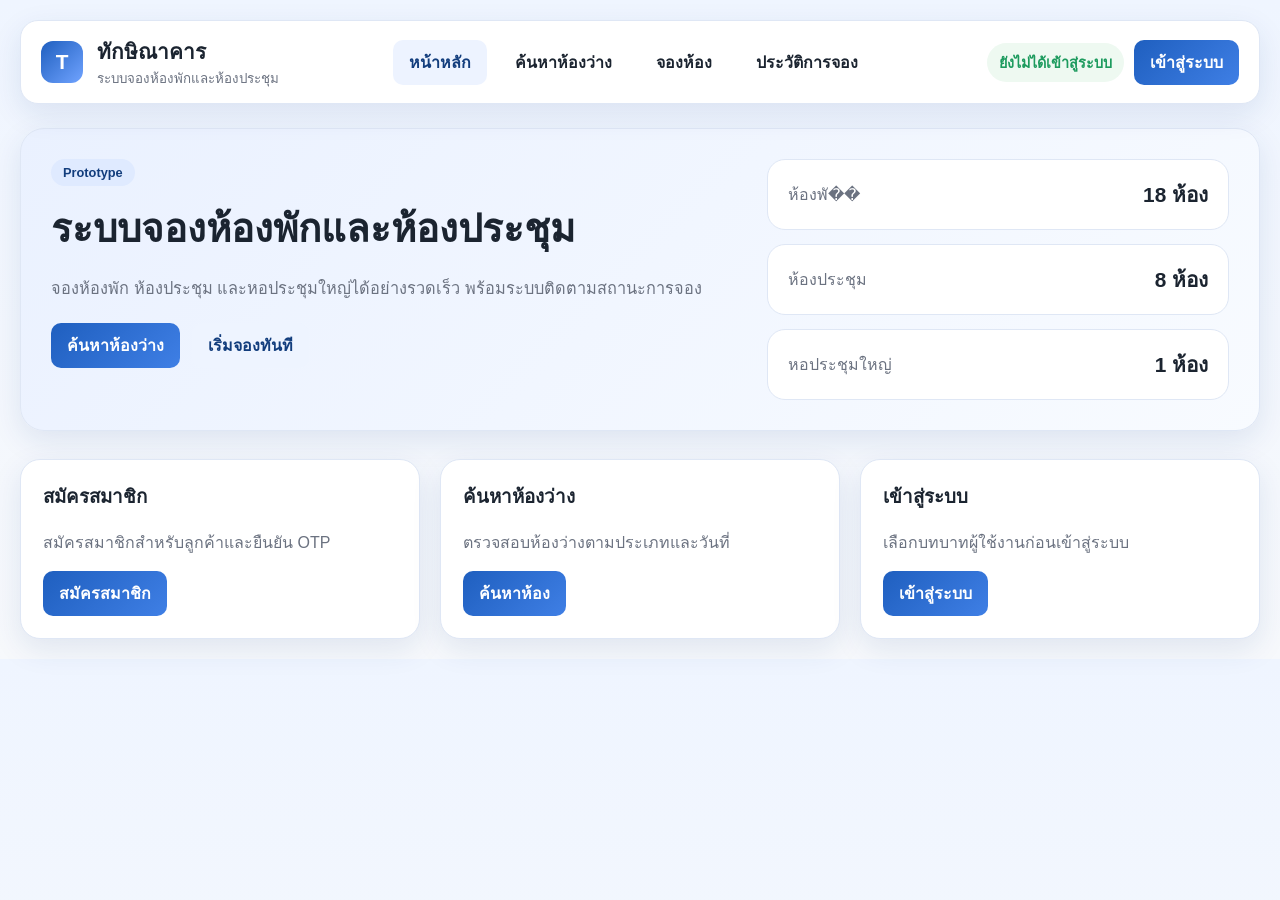
==== commit 778acc8a: "แก้ไขปุ่มเลือกบทบาทโดยใช้ onclick โดยตรงและจัดลำดับชั้นปุ่มให้กดได้จริง" ====
--- a/index.html
+++ b/index.html
@@ -1,30 +1,30 @@
-<!DOCTYPE html>
+<!doctype html>
 <html lang="th">
 <head>
   <meta charset="UTF-8" />
   <meta name="viewport" content="width=device-width, initial-scale=1.0" />
-  <title>ระบบจองห้องพักและห้องประชุม ทักษิณาคาร</title>
+  <title>ทักษิณาคาร | ระบบจองห้องพักและห้องประชุม</title>
   <link rel="stylesheet" href="style.css" />
   <style>
-    .auth-hero{text-align:center;max-width:900px;margin:0 auto 22px}.auth-hero p{color:var(--muted)}
-    .role-switch{display:grid;grid-template-columns:repeat(4,1fr);gap:8px;background:#eef4ff;padding:6px;border-radius:14px;margin:18px 0 22px}.role-option{border:0;border-radius:10px;padding:12px 8px;background:transparent;color:var(--muted);font-weight:700;cursor:pointer}.role-option.active{background:#fff;color:var(--primary-dark);box-shadow:0 4px 12px rgba(31,95,191,.12)}
-    .role-hint{background:#f8faff;border:1px solid var(--border);border-radius:12px;padding:12px;margin:14px 0;color:var(--muted);font-size:.9rem}.role-hint strong{color:var(--primary-dark)}.auth-card.primary-auth{border:2px solid var(--primary);box-shadow:0 18px 45px rgba(31,95,191,.16)}.login-submit{padding:13px;font-size:1rem}.auth-divider{display:flex;align-items:center;gap:10px;color:var(--muted);margin:20px 0}.auth-divider:before,.auth-divider:after{content:'';height:1px;background:var(--border);flex:1}@media(max-width:800px){.role-switch{grid-template-columns:repeat(2,1fr)}}
+    .role-switch{display:grid;grid-template-columns:repeat(4,1fr);gap:8px;background:#eef4ff;padding:6px;border-radius:14px;margin:18px 0;position:relative;z-index:50}.role-option{display:block!important;position:relative;z-index:51;pointer-events:auto!important;border:0;border-radius:10px;padding:12px 8px;background:transparent;color:#6b7280;font-weight:700;cursor:pointer}.role-option.active{background:#fff;color:#123d7d;box-shadow:0 4px 12px #1f5fbf20}.role-hint{background:#f8faff;border:1px solid #dfe7f5;border-radius:12px;padding:12px;margin:14px 0;color:#6b7280;font-size:.9rem}.auth-hero{text-align:center;margin-bottom:22px}.login-submit{padding:13px;font-size:1rem}@media(max-width:800px){.role-switch{grid-template-columns:repeat(2,1fr)}}
   </style>
 </head>
 <body>
 <div class="app-shell">
-<header class="topbar"><div class="brand-wrap"><div class="brand-logo">T</div><div><div class="brand-name">ทักษิณาคาร</div><small>ระบบจองห้องพักและห้องประชุม</small></div></div><nav class="main-nav"><button class="nav-btn active" data-view="home">หน้าหลัก</button><button class="nav-btn" data-view="search">ค้นหาห้องว่าง</button><button class="nav-btn" data-view="booking">จองห้อง</button><button class="nav-btn" data-view="history">ประวัติการจอง</button></nav><div class="top-actions"><span id="userBadge" class="user-badge">ยังไม่ได้เข้าสู่ระบบ</span><button class="primary-btn" id="loginButton">เข้าสู่ระบบ</button><button class="secondary-btn" id="logoutButton" style="display:none">ออกจากระบบ</button></div></header>
+<header class="topbar">
+  <div class="brand-wrap"><div class="brand-logo">T</div><div><div class="brand-name">ทักษิณาคาร</div><small>ระบบจองห้องพักและห้องประชุม</small></div></div>
+  <nav class="main-nav"><button class="nav-btn active" data-view="home">หน้าหลัก</button><button class="nav-btn" data-view="search">ค้นหาห้องว่าง</button><button class="nav-btn" data-view="booking">จองห้อง</button><button class="nav-btn" data-view="history">ประวัติการจอง</button></nav>
+  <div class="top-actions"><span id="userBadge" class="user-badge">ยังไม่ได้เข้าสู่ระบบ</span><button class="primary-btn" id="loginButton">เข้าสู่ระบบ</button><button class="secondary-btn" id="logoutButton" style="display:none">ออกจากระบบ</button></div>
+</header>
 <main class="content">
-<section id="screen-home" class="screen active"><div class="hero"><div class="hero-text"><span class="eyebrow">Prototype</span><h1>ระบบจองห้องพักและห้องประชุม</h1><p>จองห้องพัก ห้องประชุม และหอประชุมใหญ่ได้อย่างรวดเร็ว พร้อมระบบติดตามสถานะการจอง</p><div class="hero-actions"><button class="primary-btn" data-view="search">ค้นหาห้องว่าง</button><button class="secondary-btn" data-view="booking">เริ่มจองทันที</button></div></div><div class="hero-panel"><div class="mini-card"><span>ห้องพัก</span><strong id="statsRooms">18 ห้อง</strong></div><div class="mini-card"><span>ห้องประชุม</span><strong id="statsMeetings">8 ห้อง</strong></div><div class="mini-card"><span>หอประชุมใหญ่</span><strong id="statsHall">1 ห้อง</strong></div></div></div><div class="dashboard-grid"><div class="panel"><h3>สมัครสมาชิก</h3><p>สมัครสมาชิกสำหรับลูกค้าและยืนยัน OTP</p><button class="primary-btn" data-target="registerPanel">สมัครสมาชิก</button></div><div class="panel"><h3>ค้นหาห้องว่าง</h3><p>ตรวจสอบห้องว่างตามประเภทและวันที่</p><button class="primary-btn" data-target="searchPanel">ค้นหาห้อง</button></div><div class="panel"><h3>เข้าสู่ระบบ</h3><p>เลือกบทบาทผู้ใช้งานก่อนเข้าสู่ระบบ</p><button class="primary-btn" id="homeLoginButton">เข้าสู่ระบบ</button></div></div></section>
-<section id="screen-auth" class="screen"><div class="auth-hero"><span class="eyebrow">SECURE ACCESS</span><h1>เข้าสู่ระบบทักษิณาคาร</h1><p>เลือกประเภทผู้ใช้งานก่อนเข้าสู่ระบบ ระบบจะเปิด Portal ที่เหมาะสมให้โดยอัตโนมัติ</p></div><div class="auth-grid"><div class="card auth-card"><h2>สมัครสมาชิกฝั่งลูกค้า</h2><form id="registerForm"><div class="form-row"><label>ชื่อ-นามสกุล</label><input id="registerName" required></div><div class="form-row"><label>อีเมล</label><input type="email" id="registerEmail" required></div><div class="form-row"><label>เบอร์โทรศัพท์</label><input id="registerPhone" required></div><div class="form-row"><label>เลขบัตรประชาชน</label><input id="registerIdCard" maxlength="13" required></div><div class="form-row"><label>ตั้งรหัสผ่าน</label><input type="password" id="registerPassword" required></div><button class="primary-btn full-width">สมัครสมาชิก</button></form><div id="registerStatus" class="status-box"></div></div><div class="card auth-card primary-auth"><h2>เข้าสู่ระบบ</h2><div class="role-switch"><button type="button" class="role-option active" data-role="customer">👤 ลูกค้า</button><button type="button" class="role-option" data-role="staff">🛡️ เจ้าหน้าที่</button><button type="button" class="role-option" data-role="approver">✍️ ผู้อนุมัติ</button><button type="button" class="role-option" data-role="housekeeping">🧹 แม่บ้าน</button></div><div id="roleHint" class="role-hint"><strong>เข้าสู่ระบบลูกค้า</strong><br>ค้นหา จองห้อง และติดตามประวัติการจอง</div><form id="loginForm"><input type="hidden" id="loginRole" value="customer"><div class="form-row"><label id="identityLabel">อีเมล / เบอร์โทร</label><input id="loginIdentity" value="demo@taksin.ac.th" required></div><div class="form-row"><label>รหัสผ่าน</label><input type="password" id="loginPassword" value="123456" required></div><button class="primary-btn full-width login-submit">เข้าสู่ระบบลูกค้า</button></form><div id="loginStatus" class="status-box"></div><div class="auth-divider">หรือยืนยันตัวตน</div><div class="otp-box"><h3>ยืนยัน OTP ลูกค้า</h3><div class="inline-row"><input id="otpInput" placeholder="กรอกรหัส OTP"><button type="button" class="secondary-btn" id="verifyOtpButton">ยืนยัน</button></div><small>รหัส OTP ตัวอย่าง: <strong>123456</strong></small></div><div class="role-hint"><strong>บัญชีทดลอง</strong><br>เจ้าหน้าที่: <code>staff / 123456</code><br>ผู้อนุมัติ: <code>approver / 123456</code><br>แม่บ้าน: <code>housekeeping / 123456</code></div></div></div></section>
+<section id="screen-home" class="screen active"><div class="hero"><div class="hero-text"><span class="eyebrow">Prototype</span><h1>ระบบจองห้องพักและห้องประชุม</h1><p>จองห้องพัก ห้องประชุม และหอประชุมใหญ่ได้อย่างรวดเร็ว พร้อมระบบติดตามสถานะการจอง</p><div class="hero-actions"><button class="primary-btn" data-view="search">ค้นหาห้องว่าง</button><button class="secondary-btn" data-view="booking">เริ่มจองทันที</button></div></div><div class="hero-panel"><div class="mini-card"><span>ห้องพั��</span><strong id="statsRooms">18 ห้อง</strong></div><div class="mini-card"><span>ห้องประชุม</span><strong id="statsMeetings">8 ห้อง</strong></div><div class="mini-card"><span>หอประชุมใหญ่</span><strong id="statsHall">1 ห้อง</strong></div></div></div><div class="dashboard-grid"><div class="panel"><h3>สมัครสมาชิก</h3><p>สมัครสมาชิกสำหรับลูกค้าและยืนยัน OTP</p><button class="primary-btn" data-target="registerPanel">สมัครสมาชิก</button></div><div class="panel"><h3>ค้นหาห้องว่าง</h3><p>ตรวจสอบห้องว่างตามประเภทและวันที่</p><button class="primary-btn" data-target="searchPanel">ค้นหาห้อง</button></div><div class="panel"><h3>เข้าสู่ระบบ</h3><p>เลือกบทบาทผู้ใช้งานก่อนเข้าสู่ระบบ</p><button class="primary-btn" id="homeLoginButton">เข้าสู่ระบบ</button></div></div></section>
+<section id="screen-auth" class="screen"><div class="auth-hero"><span class="eyebrow">SECURE ACCESS</span><h1>เข้าสู่ระบบทักษิณาคาร</h1><p>เลือกประเภทผู้ใช้งานก่อนเข้าสู่ระบบ</p></div><div class="auth-grid"><div class="card auth-card"><h2>สมัครสมาชิกฝั่งลูกค้า</h2><form id="registerForm"><div class="form-row"><label>ชื่อ-นามสกุล</label><input id="registerName" required></div><div class="form-row"><label>อีเมล</label><input type="email" id="registerEmail" required></div><div class="form-row"><label>เบอร์โทรศัพท์</label><input id="registerPhone" required></div><div class="form-row"><label>เลขบัตรประชาชน</label><input id="registerIdCard" maxlength="13" required></div><div class="form-row"><label>ตั้งรหัสผ่าน</label><input type="password" id="registerPassword" required></div><button class="primary-btn full-width">สมัครสมาชิก</button></form><div id="registerStatus" class="status-box"></div></div><div class="card auth-card"><h2>เข้าสู่ระบบ</h2><div class="role-switch" aria-label="เลือกบทบาท"><button type="button" class="role-option active" data-role="customer" onclick="window.chooseRole('customer');return false;">👤 ลูกค้า</button><button type="button" class="role-option" data-role="staff" onclick="window.chooseRole('staff');return false;">🛡️ เจ้าหน้าที่</button><button type="button" class="role-option" data-role="approver" onclick="window.chooseRole('approver');return false;">✍️ ผู้อนุมัติ</button><button type="button" class="role-option" data-role="housekeeping" onclick="window.chooseRole('housekeeping');return false;">🧹 แม่บ้าน</button></div><div id="roleHint" class="role-hint"><strong>เข้าสู่ระบบลูกค้า</strong><br>ค้นหา จองห้อง และติดตามประวัติการจอง</div><form id="loginForm"><input type="hidden" id="loginRole" value="customer"><div class="form-row"><label id="identityLabel">อีเมล / เบอร์โทร</label><input id="loginIdentity" value="demo@taksin.ac.th" required></div><div class="form-row"><label>รหัสผ่าน</label><input type="password" id="loginPassword" value="123456" required></div><button class="primary-btn full-width login-submit">เข้าสู่ระบบลูกค้า</button></form><div id="loginStatus" class="status-box"></div><div class="role-hint"><strong>บัญชีทดลอง</strong><br>เจ้าหน้าที่: <code>staff / 123456</code><br>ผู้อนุมัติ: <code>approver / 123456</code><br>แม่บ้าน: <code>housekeeping / 123456</code></div></div></div></section>
 <section id="screen-search" class="screen"><div class="card"><h2>ค้นหาห้องว่าง</h2><form id="searchForm"><div class="form-grid"><div class="form-row"><label>ประเภทห้อง</label><select id="searchType"><option value="all">ทั้งหมด</option><option value="room">ห้องพัก</option><option value="meeting">ห้องประชุม</option><option value="hall">หอประชุมใหญ่</option></select></div><div class="form-row"><label>วันที่เริ่ม</label><input type="date" id="searchStartDate"></div><div class="form-row"><label>วันที่สิ้นสุด</label><input type="date" id="searchEndDate"></div><div class="form-row"><label>&nbsp;</label><button class="primary-btn full-width">ค้นหา</button></div></div></form></div><h3>รายการห้องที่ว่าง</h3><div id="roomResults" class="room-grid"></div></section>
 <section id="screen-booking" class="screen"><div class="booking-layout"><div class="card"><h2>แบบฟอร์มการจอง</h2><div id="bookingFormContainer"></div></div><div class="card"><h2>ใบเสนอราคา / ใบแจ้งมัดจำ</h2><div id="invoiceContainer"></div></div></div></section>
 <section id="screen-history" class="screen"><div class="card"><h2>ประวัติการจอง</h2><div id="historyList" class="history-list"></div></div></section>
 </main></div>
-<script src="script.js"></script><script>
-const roleButtons=document.querySelectorAll('.role-option'),roleInput=document.getElementById('loginRole'),hint=document.getElementById('roleHint'),submit=document.querySelector('.login-submit'),label=document.getElementById('identityLabel'),identity=document.getElementById('loginIdentity');
-const roles={customer:{label:'อีเมล / เบอร์โทร',value:'demo@taksin.ac.th',button:'เข้าสู่ระบบลูกค้า',hint:'ค้นหา จองห้อง และติดตามประวัติการจอง'},staff:{label:'ชื่อผู้ใช้',value:'staff',button:'เข้าสู่ระบบเจ้าหน้าที่',hint:'จัดการการจอง สลิป ลูกค้า ห้องพัก รายงาน และการแจ้งเตือน'},approver:{label:'ชื่อผู้ใช้',value:'approver',button:'เข้าสู่ระบบผู้อนุมัติ',hint:'ตรวจสอบ ลงนาม และส่งต่อหนังสือขออนุมัติ'},housekeeping:{label:'ชื่อผู้ใช้',value:'housekeeping',button:'เข้าสู่ระบบแม่บ้าน',hint:'รับงานเตรียมห้องและอัปเดตสถานะความพร้อม'} };
-roleButtons.forEach(btn=>btn.onclick=()=>{const role=btn.dataset.role,info=roles[role];roleInput.value=role;roleButtons.forEach(x=>x.classList.toggle('active',x===btn));label.textContent=info.label;identity.value=info.value;submit.textContent=info.button;hint.innerHTML='<strong>'+info.button+'</strong><br>'+info.hint;});
-document.getElementById('homeLoginButton').onclick=()=>showView('auth');
-document.getElementById('loginForm').addEventListener('submit',event=>{const role=roleInput.value;if(role==='customer')return;event.preventDefault();const credentials={staff:['staff','staff.html'],approver:['approver','approver.html'],housekeeping:['housekeeping','housekeeping.html']};const [expected,target]=credentials[role];const status=document.getElementById('loginStatus');if(identity.value.trim()===expected&&document.getElementById('loginPassword').value==='123456'){sessionStorage.setItem('taksinakan_role',role);sessionStorage.setItem('taksinakan_logged_in','true');status.className='status-box success';status.textContent='เข้าสู่ระบบสำเร็จ กำลังเปิดระบบ...';setTimeout(()=>location.href=target,350);}else{status.className='status-box error';status.textContent='ชื่อผู้ใช้หรือรหัสผ่านไม่ถูกต้อง';}});
+<script>
+window.chooseRole=function(role){var map={customer:['อีเมล / เบอร์โทร','demo@taksin.ac.th','เข้าสู่ระบบลูกค้า','เข้าสู่ระบบลูกค้า','ค้นหา จองห้อง และติดตามประวัติการจอง'],staff:['ชื่อผู้ใช้','staff','เข้าสู่ระบบเจ้าหน้าที่','เข้าสู่ระบบเจ้าหน้าที่','จัดการการจอง สลิป ลูกค้า ห้องพัก รายงาน และการแจ้งเตือน'],approver:['ชื่อผู้ใช้','approver','เข้าสู่ระบบผู้อนุมัติ','เข้าสู่ระบบผู้อนุมัติ','ตรวจสอบ ลงนาม และส่งต่อหนังสือขออนุมัติ'],housekeeping:['ชื่อผู้ใช้','housekeeping','เข้าสู่ระบบแม่บ้าน','เข้าสู่ระบบแม่บ้าน','รับงานเตรียมห้องและอัป��ดตสถานะความพร้อม']};var x=map[role]||map.customer;document.getElementById('loginRole').value=role;document.getElementById('identityLabel').textContent=x[0];document.getElementById('loginIdentity').value=x[1];document.querySelector('.login-submit').textContent=x[2];document.getElementById('roleHint').innerHTML='<strong>'+x[3]+'</strong><br>'+x[4];document.querySelectorAll('.role-option').forEach(function(b){b.classList.toggle('active',b.dataset.role===role);});};
+</script><script src="script.js"></script><script>
+document.getElementById('homeLoginButton').onclick=function(){showView('auth');};document.getElementById('loginForm').addEventListener('submit',function(e){var role=document.getElementById('loginRole').value;if(role==='customer')return;e.preventDefault();var data={staff:['staff','staff.html'],approver:['approver','approver.html'],housekeeping:['housekeeping','housekeeping.html']}[role],ok=document.getElementById('loginIdentity').value.trim()===data[0]&&document.getElementById('loginPassword').value==='123456',s=document.getElementById('loginStatus');if(ok){sessionStorage.setItem('taksinakan_role',role);s.className='status-box success';s.textContent='เข้าสู่ระบบสำเร็จ กำลังเปิดระบบ...';setTimeout(function(){location.href=data[1];},300);}else{s.className='status-box error';s.textContent='ชื่อผู้ใช้หรือรหัสผ่านไม่ถูกต้อง';}});
 </script></body></html>
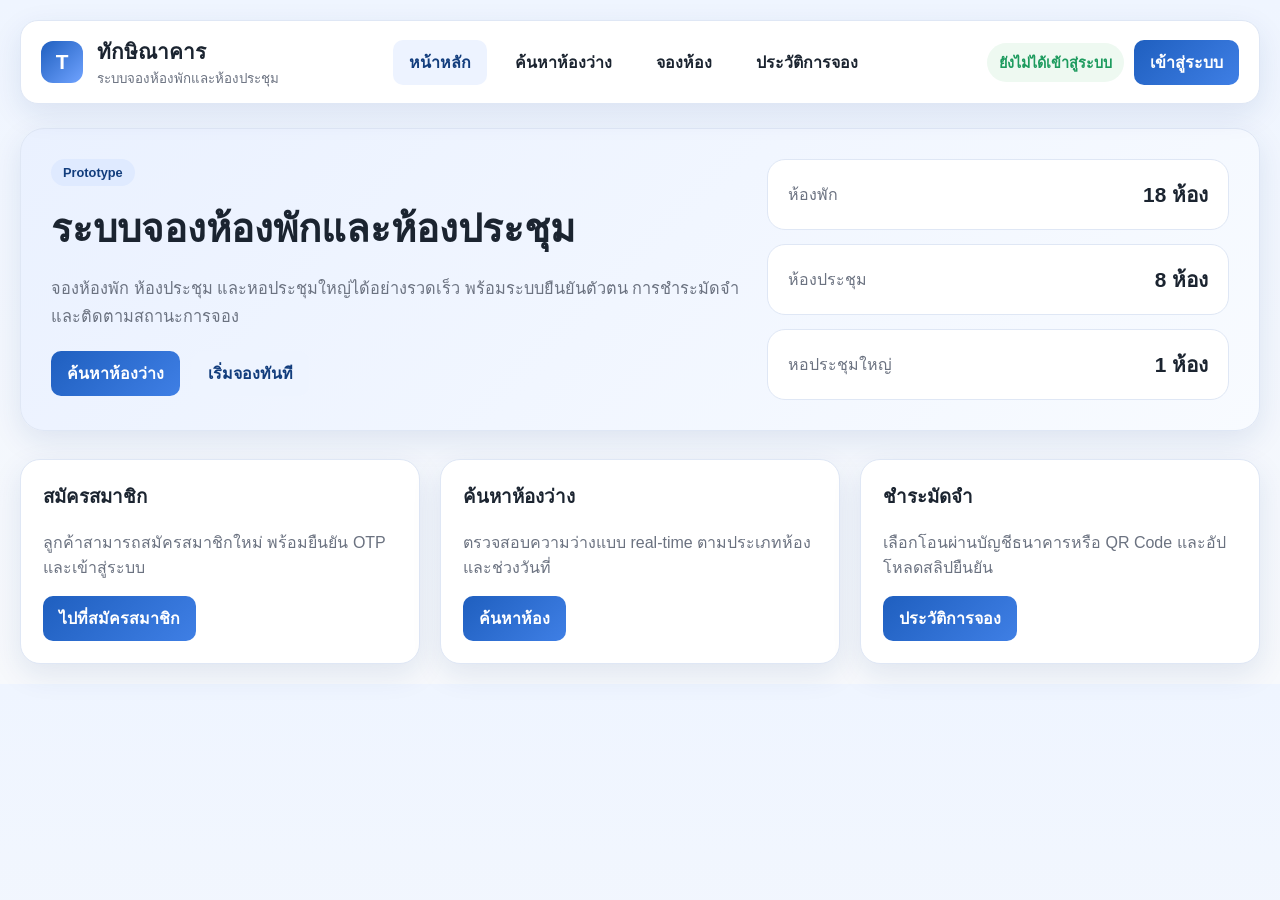
==== commit a06a2b12: "เพิ่มส่วนเลือกวิธีชำระเงินสำหรับห้องพักและห้องประชุมใน Prototype พร้อม logic อัปเดตยอดและสถานะการจอง" ====
--- a/index.html
+++ b/index.html
@@ -1,30 +1,202 @@
-<!doctype html>
+<!DOCTYPE html>
 <html lang="th">
-<head>
-  <meta charset="UTF-8" />
-  <meta name="viewport" content="width=device-width, initial-scale=1.0" />
-  <title>ทักษิณาคาร | ระบบจองห้องพักและห้องประชุม</title>
-  <link rel="stylesheet" href="style.css" />
-  <style>
-    .role-switch{display:grid;grid-template-columns:repeat(4,1fr);gap:8px;background:#eef4ff;padding:6px;border-radius:14px;margin:18px 0;position:relative;z-index:50}.role-option{display:block!important;position:relative;z-index:51;pointer-events:auto!important;border:0;border-radius:10px;padding:12px 8px;background:transparent;color:#6b7280;font-weight:700;cursor:pointer}.role-option.active{background:#fff;color:#123d7d;box-shadow:0 4px 12px #1f5fbf20}.role-hint{background:#f8faff;border:1px solid #dfe7f5;border-radius:12px;padding:12px;margin:14px 0;color:#6b7280;font-size:.9rem}.auth-hero{text-align:center;margin-bottom:22px}.login-submit{padding:13px;font-size:1rem}@media(max-width:800px){.role-switch{grid-template-columns:repeat(2,1fr)}}
-  </style>
-</head>
-<body>
-<div class="app-shell">
-<header class="topbar">
-  <div class="brand-wrap"><div class="brand-logo">T</div><div><div class="brand-name">ทักษิณาคาร</div><small>ระบบจองห้องพักและห้องประชุม</small></div></div>
-  <nav class="main-nav"><button class="nav-btn active" data-view="home">หน้าหลัก</button><button class="nav-btn" data-view="search">ค้นหาห้องว่าง</button><button class="nav-btn" data-view="booking">จองห้อง</button><button class="nav-btn" data-view="history">ประวัติการจอง</button></nav>
-  <div class="top-actions"><span id="userBadge" class="user-badge">ยังไม่ได้เข้าสู่ระบบ</span><button class="primary-btn" id="loginButton">เข้าสู่ระบบ</button><button class="secondary-btn" id="logoutButton" style="display:none">ออกจากระบบ</button></div>
-</header>
-<main class="content">
-<section id="screen-home" class="screen active"><div class="hero"><div class="hero-text"><span class="eyebrow">Prototype</span><h1>ระบบจองห้องพักและห้องประชุม</h1><p>จองห้องพัก ห้องประชุม และหอประชุมใหญ่ได้อย่างรวดเร็ว พร้อมระบบติดตามสถานะการจอง</p><div class="hero-actions"><button class="primary-btn" data-view="search">ค้นหาห้องว่าง</button><button class="secondary-btn" data-view="booking">เริ่มจองทันที</button></div></div><div class="hero-panel"><div class="mini-card"><span>ห้องพั��</span><strong id="statsRooms">18 ห้อง</strong></div><div class="mini-card"><span>ห้องประชุม</span><strong id="statsMeetings">8 ห้อง</strong></div><div class="mini-card"><span>หอประชุมใหญ่</span><strong id="statsHall">1 ห้อง</strong></div></div></div><div class="dashboard-grid"><div class="panel"><h3>สมัครสมาชิก</h3><p>สมัครสมาชิกสำหรับลูกค้าและยืนยัน OTP</p><button class="primary-btn" data-target="registerPanel">สมัครสมาชิก</button></div><div class="panel"><h3>ค้นหาห้องว่าง</h3><p>ตรวจสอบห้องว่างตามประเภทและวันที่</p><button class="primary-btn" data-target="searchPanel">ค้นหาห้อง</button></div><div class="panel"><h3>เข้าสู่ระบบ</h3><p>เลือกบทบาทผู้ใช้งานก่อนเข้าสู่ระบบ</p><button class="primary-btn" id="homeLoginButton">เข้าสู่ระบบ</button></div></div></section>
-<section id="screen-auth" class="screen"><div class="auth-hero"><span class="eyebrow">SECURE ACCESS</span><h1>เข้าสู่ระบบทักษิณาคาร</h1><p>เลือกประเภทผู้ใช้งานก่อนเข้าสู่ระบบ</p></div><div class="auth-grid"><div class="card auth-card"><h2>สมัครสมาชิกฝั่งลูกค้า</h2><form id="registerForm"><div class="form-row"><label>ชื่อ-นามสกุล</label><input id="registerName" required></div><div class="form-row"><label>อีเมล</label><input type="email" id="registerEmail" required></div><div class="form-row"><label>เบอร์โทรศัพท์</label><input id="registerPhone" required></div><div class="form-row"><label>เลขบัตรประชาชน</label><input id="registerIdCard" maxlength="13" required></div><div class="form-row"><label>ตั้งรหัสผ่าน</label><input type="password" id="registerPassword" required></div><button class="primary-btn full-width">สมัครสมาชิก</button></form><div id="registerStatus" class="status-box"></div></div><div class="card auth-card"><h2>เข้าสู่ระบบ</h2><div class="role-switch" aria-label="เลือกบทบาท"><button type="button" class="role-option active" data-role="customer" onclick="window.chooseRole('customer');return false;">👤 ลูกค้า</button><button type="button" class="role-option" data-role="staff" onclick="window.chooseRole('staff');return false;">🛡️ เจ้าหน้าที่</button><button type="button" class="role-option" data-role="approver" onclick="window.chooseRole('approver');return false;">✍️ ผู้อนุมัติ</button><button type="button" class="role-option" data-role="housekeeping" onclick="window.chooseRole('housekeeping');return false;">🧹 แม่บ้าน</button></div><div id="roleHint" class="role-hint"><strong>เข้าสู่ระบบลูกค้า</strong><br>ค้นหา จองห้อง และติดตามประวัติการจอง</div><form id="loginForm"><input type="hidden" id="loginRole" value="customer"><div class="form-row"><label id="identityLabel">อีเมล / เบอร์โทร</label><input id="loginIdentity" value="demo@taksin.ac.th" required></div><div class="form-row"><label>รหัสผ่าน</label><input type="password" id="loginPassword" value="123456" required></div><button class="primary-btn full-width login-submit">เข้าสู่ระบบลูกค้า</button></form><div id="loginStatus" class="status-box"></div><div class="role-hint"><strong>บัญชีทดลอง</strong><br>เจ้าหน้าที่: <code>staff / 123456</code><br>ผู้อนุมัติ: <code>approver / 123456</code><br>แม่บ้าน: <code>housekeeping / 123456</code></div></div></div></section>
-<section id="screen-search" class="screen"><div class="card"><h2>ค้นหาห้องว่าง</h2><form id="searchForm"><div class="form-grid"><div class="form-row"><label>ประเภทห้อง</label><select id="searchType"><option value="all">ทั้งหมด</option><option value="room">ห้องพัก</option><option value="meeting">ห้องประชุม</option><option value="hall">หอประชุมใหญ่</option></select></div><div class="form-row"><label>วันที่เริ่ม</label><input type="date" id="searchStartDate"></div><div class="form-row"><label>วันที่สิ้นสุด</label><input type="date" id="searchEndDate"></div><div class="form-row"><label>&nbsp;</label><button class="primary-btn full-width">ค้นหา</button></div></div></form></div><h3>รายการห้องที่ว่าง</h3><div id="roomResults" class="room-grid"></div></section>
-<section id="screen-booking" class="screen"><div class="booking-layout"><div class="card"><h2>แบบฟอร์มการจอง</h2><div id="bookingFormContainer"></div></div><div class="card"><h2>ใบเสนอราคา / ใบแจ้งมัดจำ</h2><div id="invoiceContainer"></div></div></div></section>
-<section id="screen-history" class="screen"><div class="card"><h2>ประวัติการจอง</h2><div id="historyList" class="history-list"></div></div></section>
-</main></div>
-<script>
-window.chooseRole=function(role){var map={customer:['อีเมล / เบอร์โทร','demo@taksin.ac.th','เข้าสู่ระบบลูกค้า','เข้าสู่ระบบลูกค้า','ค้นหา จองห้อง และติดตามประวัติการจอง'],staff:['ชื่อผู้ใช้','staff','เข้าสู่ระบบเจ้าหน้าที่','เข้าสู่ระบบเจ้าหน้าที่','จัดการการจอง สลิป ลูกค้า ห้องพัก รายงาน และการแจ้งเตือน'],approver:['ชื่อผู้ใช้','approver','เข้าสู่ระบบผู้อนุมัติ','เข้าสู่ระบบผู้อนุมัติ','ตรวจสอบ ลงนาม และส่งต่อหนังสือขออนุมัติ'],housekeeping:['ชื่อผู้ใช้','housekeeping','เข้าสู่ระบบแม่บ้าน','เข้าสู่ระบบแม่บ้าน','รับงานเตรียมห้องและอัป��ดตสถานะความพร้อม']};var x=map[role]||map.customer;document.getElementById('loginRole').value=role;document.getElementById('identityLabel').textContent=x[0];document.getElementById('loginIdentity').value=x[1];document.querySelector('.login-submit').textContent=x[2];document.getElementById('roleHint').innerHTML='<strong>'+x[3]+'</strong><br>'+x[4];document.querySelectorAll('.role-option').forEach(function(b){b.classList.toggle('active',b.dataset.role===role);});};
-</script><script src="script.js"></script><script>
-document.getElementById('homeLoginButton').onclick=function(){showView('auth');};document.getElementById('loginForm').addEventListener('submit',function(e){var role=document.getElementById('loginRole').value;if(role==='customer')return;e.preventDefault();var data={staff:['staff','staff.html'],approver:['approver','approver.html'],housekeeping:['housekeeping','housekeeping.html']}[role],ok=document.getElementById('loginIdentity').value.trim()===data[0]&&document.getElementById('loginPassword').value==='123456',s=document.getElementById('loginStatus');if(ok){sessionStorage.setItem('taksinakan_role',role);s.className='status-box success';s.textContent='เข้าสู่ระบบสำเร็จ กำลังเปิดระบบ...';setTimeout(function(){location.href=data[1];},300);}else{s.className='status-box error';s.textContent='ชื่อผู้ใช้หรือรหัสผ่านไม่ถูกต้อง';}});
-</script></body></html>
+  <head>
+    <meta charset="UTF-8" />
+    <meta name="viewport" content="width=device-width, initial-scale=1.0" />
+    <title>ระบบจองห้องพักและห้องประชุม ทักษิณาคาร</title>
+    <link rel="stylesheet" href="style.css" />
+  </head>
+  <body>
+    <div class="app-shell">
+      <header class="topbar">
+        <div class="brand-wrap">
+          <div class="brand-logo">T</div>
+          <div>
+            <div class="brand-name">ทักษิณาคาร</div>
+            <small>ระบบจองห้องพักและห้องประชุม</small>
+          </div>
+        </div>
+
+        <nav class="main-nav">
+          <button class="nav-btn active" data-view="home">หน้าหลัก</button>
+          <button class="nav-btn" data-view="search">ค้นหาห้องว่าง</button>
+          <button class="nav-btn" data-view="booking">จองห้อง</button>
+          <button class="nav-btn" data-view="history">ประวัติการจอง</button>
+        </nav>
+
+        <div class="top-actions">
+          <span id="userBadge" class="user-badge">ยังไม่ได้เข้าสู่ระบบ</span>
+          <button class="primary-btn" id="loginButton">เข้าสู่ระบบ</button>
+          <button class="secondary-btn" id="logoutButton" style="display: none;">ออกจากระบบ</button>
+        </div>
+      </header>
+
+      <main class="content">
+        <section id="screen-home" class="screen active">
+          <div class="hero">
+            <div class="hero-text">
+              <span class="eyebrow">Prototype</span>
+              <h1>ระบบจองห้องพักและห้องประชุม</h1>
+              <p>
+                จองห้องพัก ห้องประชุม และหอประชุมใหญ่ได้อย่างรวดเร็ว
+                พร้อมระบบยืนยันตัวตน การชำระมัดจำ และติดตามสถานะการจอง
+              </p>
+              <div class="hero-actions">
+                <button class="primary-btn" data-view="search">ค้นหาห้องว่าง</button>
+                <button class="secondary-btn" data-view="booking">เริ่มจองทันที</button>
+              </div>
+            </div>
+            <div class="hero-panel">
+              <div class="mini-card">
+                <span>ห้องพัก</span>
+                <strong id="statsRooms">18 ห้อง</strong>
+              </div>
+              <div class="mini-card">
+                <span>ห้องประชุม</span>
+                <strong id="statsMeetings">8 ห้อง</strong>
+              </div>
+              <div class="mini-card">
+                <span>หอประชุมใหญ่</span>
+                <strong id="statsHall">1 ห้อง</strong>
+              </div>
+            </div>
+          </div>
+
+          <div class="dashboard-grid">
+            <div class="panel">
+              <h3>สมัครสมาชิก</h3>
+              <p>ลูกค้าสามารถสมัครสมาชิกใหม่ พร้อมยืนยัน OTP และเข้าสู่ระบบ</p>
+              <button class="primary-btn" data-target="registerPanel">ไปที่สมัครสมาชิก</button>
+            </div>
+            <div class="panel">
+              <h3>ค้นหาห้องว่าง</h3>
+              <p>ตรวจสอบความว่างแบบ real-time ตามประเภทห้องและช่วงวันที่</p>
+              <button class="primary-btn" data-target="searchPanel">ค้นหาห้อง</button>
+            </div>
+            <div class="panel">
+              <h3>ชำระมัดจำ</h3>
+              <p>เลือกโอนผ่านบัญชีธนาคารหรือ QR Code และอัปโหลดสลิปยืนยัน</p>
+              <button class="primary-btn" data-target="historyPanel">ประวัติการจอง</button>
+            </div>
+          </div>
+        </section>
+
+        <section id="screen-auth" class="screen">
+          <div class="auth-grid">
+            <div class="card auth-card">
+              <h2>สมัครสมาชิก</h2>
+              <form id="registerForm">
+                <div class="form-row">
+                  <label>ชื่อ-นามสกุล</label>
+                  <input type="text" id="registerName" required />
+                </div>
+                <div class="form-row">
+                  <label>อีเมล</label>
+                  <input type="email" id="registerEmail" required />
+                </div>
+                <div class="form-row">
+                  <label>เบอร์โทรศัพท์</label>
+                  <input type="tel" id="registerPhone" required />
+                </div>
+                <div class="form-row">
+                  <label>รหัสผ่าน</label>
+                  <input type="password" id="registerPassword" required />
+                </div>
+                <button class="primary-btn full-width" type="submit">สมัครสมาชิก</button>
+              </form>
+              <div id="registerStatus" class="status-box"></div>
+            </div>
+
+            <div class="card auth-card">
+              <h2>เข้าสู่ระบบ</h2>
+
+              <div class="role-switch" aria-label="เลือกบทบาทผู้ใช้งาน">
+                <button type="button" class="role-option active" data-role="customer">👤 ลูกค้า</button>
+                <button type="button" class="role-option" data-role="staff">🛡️ เจ้าหน้าที่</button>
+                <button type="button" class="role-option" data-role="approver">✍️ ผู้อนุมัติ</button>
+                <button type="button" class="role-option" data-role="housekeeping">🧹 แม่บ้าน</button>
+              </div>
+
+              <div id="roleHint" class="role-hint">
+                <strong>เข้าสู่ระบบลูกค้า</strong><br />
+                ค้นหา จองห้อง และติดตามประวัติการจอง
+              </div>
+
+              <form id="loginForm">
+                <input type="hidden" id="loginRole" value="customer" />
+                <div class="form-row">
+                  <label id="identityLabel">อีเมล / เบอร์โทร</label>
+                  <input id="loginIdentity" value="demo@taksin.ac.th" required />
+                </div>
+                <div class="form-row">
+                  <label>รหัสผ่าน</label>
+                  <input type="password" id="loginPassword" value="123456" required />
+                </div>
+                <button class="primary-btn full-width login-submit" type="submit">เข้าสู่ระบบลูกค้า</button>
+              </form>
+              <div id="loginStatus" class="status-box"></div>
+            </div>
+          </div>
+        </section>
+
+        <section id="screen-search" class="screen">
+          <div class="card search-card">
+            <h2>ค้นหาห้องว่าง</h2>
+            <form id="searchForm">
+              <div class="form-grid">
+                <div class="form-row">
+                  <label>ประเภทห้อง</label>
+                  <select id="searchType">
+                    <option value="all">ทั้งหมด</option>
+                    <option value="room">ห้องพัก</option>
+                    <option value="meeting">ห้องประชุม</option>
+                    <option value="hall">หอประชุมใหญ่</option>
+                  </select>
+                </div>
+                <div class="form-row">
+                  <label>วันที่เริ่ม</label>
+                  <input type="date" id="searchStartDate" />
+                </div>
+                <div class="form-row">
+                  <label>วันที่สิ้นสุด</label>
+                  <input type="date" id="searchEndDate" />
+                </div>
+                <div class="form-row">
+                  <label>&nbsp;</label>
+                  <button class="primary-btn full-width" type="submit">ค้นหา</button>
+                </div>
+              </div>
+            </form>
+          </div>
+
+          <div class="search-results-wrap">
+            <h3>รายการห้องที่ว่าง</h3>
+            <div id="roomResults" class="room-grid"></div>
+          </div>
+        </section>
+
+        <section id="screen-booking" class="screen">
+          <div class="booking-layout">
+            <div class="card">
+              <h2>แบบฟอร์มการจอง</h2>
+              <div id="bookingFormContainer"></div>
+            </div>
+            <div class="card">
+              <h2>ใบเสนอราคา / ใบแจ้งมัดจำ</h2>
+              <div id="invoiceContainer"></div>
+            </div>
+          </div>
+        </section>
+
+        <section id="screen-history" class="screen">
+          <div class="card history-card">
+            <h2>ประวัติการจอง</h2>
+            <div id="historyList" class="history-list"></div>
+          </div>
+        </section>
+      </main>
+    </div>
+
+    <script src="script.js"></script>
+  </body>
+</html>
